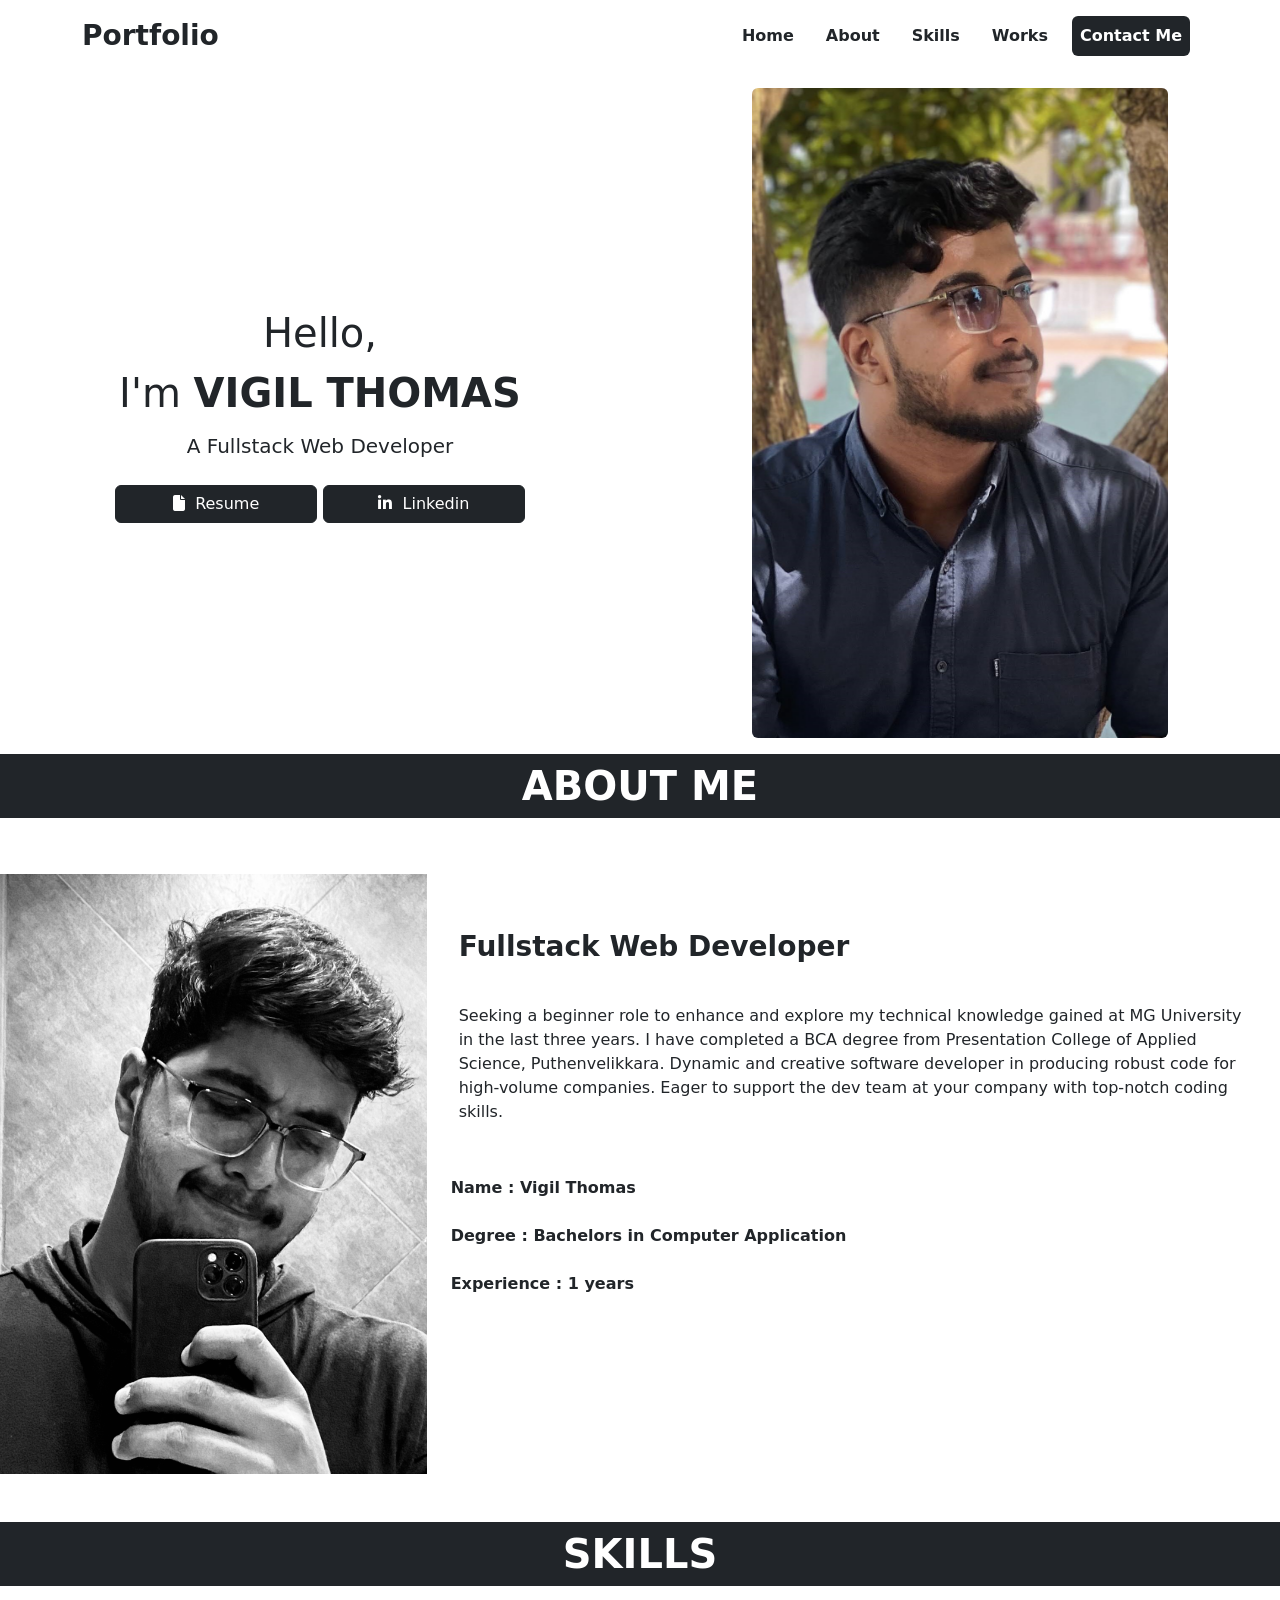
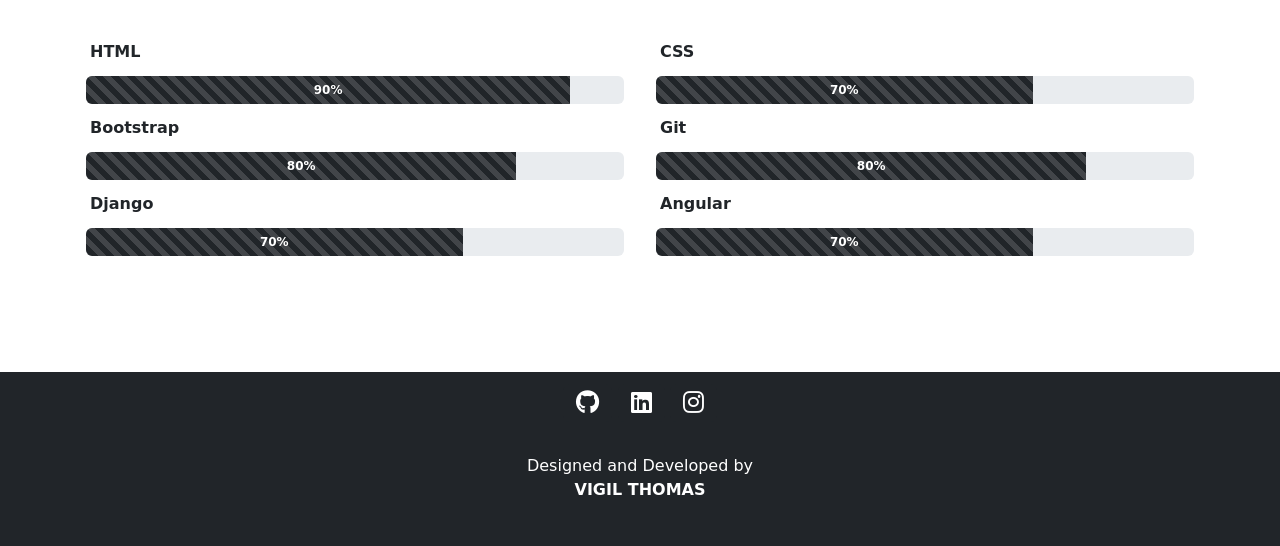
==== index.html @ ef9c6e49 "changed" ====
<!DOCTYPE html>
<html lang="en">

<head>
    <meta charset="UTF-8">
    <meta name="viewport" content="width=device-width, initial-scale=1.0">
    <link href="https://cdn.jsdelivr.net/npm/bootstrap@5.2.3/dist/css/bootstrap.min.css" rel="stylesheet"
        integrity="sha384-rbsA2VBKQhggwzxH7pPCaAqO46MgnOM80zW1RWuH61DGLwZJEdK2Kadq2F9CUG65" crossorigin="anonymous" />
    <link rel="stylesheet" href="https://cdnjs.cloudflare.com/ajax/libs/font-awesome/6.4.2/css/all.min.css"
        integrity="sha512-z3gLpd7yknf1YoNbCzqRKc4qyor8gaKU1qmn+CShxbuBusANI9QpRohGBreCFkKxLhei6S9CQXFEbbKuqLg0DA=="
        crossorigin="anonymous" referrerpolicy="no-referrer" />
    <link rel="icon" type="image/x-icon" href="./img/icon.png">
    <link rel="stylesheet" href="./style.css">
    <title>Portfolio</title>
</head>

<body class="bg-white">
    <!-- navbar section -->
    <nav class="navbar navbar-expand-lg bg-white sticky-top">
        <div class="container ">
            <a class="navbar-brand text-dark fs-3 fw-bold" href="#">Portfolio</a>
            <button class="navbar-toggler border-0 bg-white" type="button" data-bs-toggle="collapse"
                data-bs-target="#navbarNav" aria-controls="navbarNav" aria-expanded="false"
                aria-label="Toggle navigation">
                <span class="navbar-toggler-icon"></span>
            </button>
            <div class="collapse navbar-collapse" id="navbarNav">
                <ul class="navbar-nav text-center ms-auto fs-6 fw-semibold">
                    <li class="nav-item">
                        <a class="nav-link text-dark m-2" aria-current="page" href="./index.html">Home</a>
                    </li>
                    <li class="nav-item">
                        <a class="nav-link text-dark m-2" href="#about">About</a>
                    </li>
                    <li class="nav-item">
                        <a class="nav-link text-dark m-2" href="#skills">Skills</a>
                    </li>
                    <li class="nav-item">
                        <a class="nav-link text-dark m-2" href="#works">Works</a>
                    </li>
                    <li class="nav-item">
                        <a class="nav-link text-bg-dark m-2 btn " href="mailto:vigilthomas17@outlook.com">Contact Me</a>
                    </li>
                </ul>
            </div>
        </div>
    </nav>

    <!-- navbar section -->

    <!-- banner section -->

    <section class="bg-white mt-3" id="home">
        <div class="card border-0 bg-white" style="width: 100%;">
            <div class="row g-0">
                <div class="col-xs-12 col-sm-12 col-md-6 col-lg-6 d-flex align-items-center text-center">
                    <div class="card-body ">
                        <p class="card-title fs-1 mt-3">
                            <span class="text-start">Hello,<br>I'm </span>
                            <span class="fw-bolder"> VIGIL THOMAS</span>
                        </p>
                        <p class="fs-5 mt-2">A Fullstack Web Developer</p>
                        <div class="mb-3">
                            <a href="./assests/Resume-VIGIL-THOMAS.pdf" target="_blank"
                                class="btn btn-dark mt-2 col-sm-6 col-md-6 col-lg-4"><i class="fa-solid fa-file"
                                    style="color: #ffffff;"></i>&nbsp; Resume</a>
                            <a href="https://www.linkedin.com/in/vigilthomas/" target="_blank"
                                class="btn btn-dark mt-2 col-sm-6 col-md-6 col-lg-4"><i class="fa-brands fa-linkedin-in"
                                    style="color: #ffffff;"></i>&nbsp; Linkedin</a>
                        </div>
                    </div>
                </div>
                <div class="col-xs-12 col-sm-12 col-md-6 col-lg-6 d-flex justify-content-center">
                    <img src="./img/me2.jpg" class=" me-img rounded" alt="...">
                </div>
            </div>
        </div>
    </section>
    <!-- banner section -->

    <!-- About me section -->

    <div class="" id="about">
        <h1 class=" col-12 text-center text-white bg-dark fw-bolder mt-lg mt-md-3 mt-2 p-2">
            ABOUT ME
        </h1><br><br>
        <div class="card border-0 bg-white" style="width: 100%;">
            <div class="row g-0">
                <div class="col-xs-12 col-sm-12 col-md-6 col-lg-4 ">
                    <img src="./img/me3.jpg" class=" me-img2 " alt="...">
                </div>
                <div class="col-xs-12 col-sm-12 col-md-6 col-lg-8 p-3">
                    <div class="row">
                        <div class="col-lg-12 col-md-12 col-sm-12 col-12">
                            <h3 class=" mt-4 fw-bold text-dark text-start p-3">Fullstack Web Developer</h3>
                        </div>
                        <div class="col-lg-12 col-md-12 col-sm-12 col-12 ">
                            <p class="p-3">
                                Seeking a beginner role to enhance and explore my technical knowledge gained at MG
                                University in the last three years. I
                                have completed a BCA degree from Presentation College of Applied Science,
                                Puthenvelikkara.
                                Dynamic and creative software developer in producing robust code for high-volume
                                companies. Eager to support the dev
                                team at your company with top-notch coding skills.
                            </p>
                        </div>
                        <div class="col-lg-12 col-md-12 col-sm-12 p-3">
                            <p class="fw-bold p-1">Name : Vigil Thomas</p>
                            <p class="fw-bold p-1">Degree : Bachelors in Computer Application</p>
                            <p class="fw-bold p-1">Experience : 1 years</p>
                        </div>
                    </div>
                </div>

            </div>
        </div>
    </div>
    <!-- About me section -->

    <!-- Skill section -->
    <div class="" id="skills">
        <h1 class=" col-12 text-center text-white bg-dark fw-bolder mt-5 p-2">
            SKILLS
        </h1>
        <div class="container" style="width: 90%; padding-top: 3%;padding-bottom: 5%;">
            <div class="row">
                <div class="col-lg-6 col-md-12 col-sm-12">
                    <label for="" class="form-label mt-2 mx-2 fw-bold fs-6">HTML</label>
                    <div class=" progress m-1 " style="min-height: 28px" role="progressbar"
                        aria-label="Default striped example" aria-valuenow="10" aria-valuemin="0" aria-valuemax="100">
                        <div class="progress-bar progress-bar-striped progress-bar-animated bg-dark fw-bold"
                            style="width: 90%">
                            90%
                        </div>
                    </div>
                </div>
                <div class="col-lg-6 col-md-12 col-sm-12">
                    <label for="" class="form-label mt-2 mx-2 fw-bold fs-6">CSS</label>
                    <div class=" progress m-1 " style="min-height: 28px" role="progressbar" aria-label="Default striped example"
                        aria-valuenow="10" aria-valuemin="0" aria-valuemax="100">
                        <div class="progress-bar progress-bar-striped progress-bar-animated bg-dark fw-bold" style="width: 70%">
                            70%
                        </div>
                    </div>
                </div></div>
               <div class="row">
                 <div class="col-lg-6 col-md-12 col-sm-12">
                     <label for="" class="form-label mt-2 mx-2 fw-bold fs-6">Bootstrap</label>
                     <div class=" progress m-1 " style="min-height: 28px" role="progressbar" aria-label="Default striped example"
                         aria-valuenow="10" aria-valuemin="0" aria-valuemax="100">
                         <div class="progress-bar progress-bar-striped progress-bar-animated bg-dark fw-bold" style="width: 80%">
                             80%
                         </div>
                     </div>
                 </div>
                 <div class="col-lg-6 col-md-12 col-sm-12">
                     <label for="" class="form-label mt-2 mx-2 fw-bold fs-6">Git</label>
                     <div class=" progress m-1 " style="min-height: 28px" role="progressbar"
                         aria-label="Default striped example" aria-valuenow="10" aria-valuemin="0" aria-valuemax="100">
                         <div class="progress-bar progress-bar-striped progress-bar-animated bg-dark fw-bold"
                             style="width: 80%">
                             80%
                         </div>
                     </div>
                 </div>
               </div>
            
            <div class="row">
                <div class="col-lg-6 col-md-12 col-sm-12">
                    <label for="" class="form-label mt-2 mx-2 fw-bold fs-6">Django</label>
                    <div class=" progress m-1 " style="min-height: 28px" role="progressbar"
                        aria-label="Default striped example" aria-valuenow="10" aria-valuemin="0" aria-valuemax="100">
                        <div class="progress-bar progress-bar-striped progress-bar-animated bg-dark fw-bold"
                            style="width: 70%">
                            70%</div>
                    </div>
                </div>
                <div class="col-lg-6 col-md-12 col-sm-12">
                    <label for="" class="form-label mt-2 mx-2 fw-bold fs-6">Angular</label>
                    <div class=" progress m-1 " style="min-height: 28px" role="progressbar"
                        aria-label="Default striped example" aria-valuenow="10" aria-valuemin="0" aria-valuemax="100">
                        <div class="progress-bar progress-bar-striped progress-bar-animated bg-dark fw-bold"
                            style="width: 70%">
                            70%
                        </div>
                    </div>
                </div>
            </div>
        </div>
    </div>
    <!-- Skill section -->

    <!-- Gallery section -->
    <!-- <div class="" style="width: 100%;">
        <div id="carouselExampleAutoplaying " class="carousel slide" data-bs-ride="carousel">
            <div class="carousel-inner" id="works">
                <div class="carousel-item active border border-dark" data-bs-interval="3000">
                    <img src="./works/w2.png" class="d-block w-100" alt="Portfolio works..">
                </div>
                <div class="carousel-item" data-bs-interval="3000">
                    <img src="./works/w2.png" class="d-block w-100" alt="Portfolio works..">
                </div>
            </div>
            <button class="carousel-control-prev" type="button" data-bs-target="#carouselExampleAutoplaying"
                data-bs-slide="prev">
                <span class="carousel-control-prev-icon" aria-hidden="true"></span>
                <span class="visually-hidden">Previous</span>
            </button>
            <button class="carousel-control-next" type="button" data-bs-target="#carouselExampleAutoplaying"
                data-bs-slide="next">
                <span class="carousel-control-next-icon" aria-hidden="true"></span>
                <span class="visually-hidden">Next</span>
            </button>
        </div>
    </div> -->
    <!-- Gallery section -->

    
    <!-- Footer section -->
    <footer>

        <div class="">
            <div class="row bg-dark text-white text-center align-items-center mt-5 p-1">
                <div class="col-xs-12 col-sm-12 col-md-6 col-lg-12 p-2 ">
                    <a href="https://github.com/vigilthomas" class="btn btn-dark" target="_blank"><i
                            class="fa-brands fa-github fa-xl"></i></a>
                    <a href="https://www.linkedin.com/in/vigilthomas/" class="btn btn-dark" target="_blank"><i
                            class="fa-brands fa-linkedin fa-xl"></i></a>
                    <a href="https://www.instagram.com/vigil.official/" class="btn btn-dark" target="_blank"><i
                            class="fa-brands fa-instagram fa-xl"></i></a>
                </div>

                <div class="col-xs-12 col-sm-12 col-md-6 col-lg-12 p-4">
                    <p>Designed and Developed by <br><b>VIGIL THOMAS </b></p>
                </div>

            </div>
        </div>
    </footer>
    <!-- Footer section -->

    <script src="https://cdn.jsdelivr.net/npm/bootstrap@5.2.3/dist/js/bootstrap.bundle.min.js"
        integrity="sha384-kenU1KFdBIe4zVF0s0G1M5b4hcpxyD9F7jL+jjXkk+Q2h455rYXK/7HAuoJl+0I4"
        crossorigin="anonymous"></script>
</body>

</html>
---- style.css ----
html {
        scroll-behavior: smooth;
        overflow-x: hidden;
    }
@media (max-width:767px) {
    .me-img2{
        display: none;
    }
    .me-img {
        width: fit-content;
        max-height: 350px;
        object-fit: cover;
    }
    
}
    .me-img {
        width: 65%;
        height: 650px;
        object-fit: cover;
    }

    .me-img2 {
        object-fit: cover;
        width: 100%;
        height: 600px;

    }

    .gridrow {
        display: grid;
        grid-template-columns: 1fr 1fr 1fr;
        grid-gap: 10px;
    }

    .gridcol {
        background-color: rgba(255, 255, 255, 0.8);
    }

    .gridimg {
        object-fit: cover;
        width: 100%;
        height: 100%;
    }

    .gridcol1 {
        grid-column-start: 1;
        grid-column-end: 3;
    }

    .gridcol6 {
        grid-column-start: 2;
        grid-column-end: 4;
        grid-row-start: 2;
        grid-row-end: 3;
    }

    .contactform {
        width: 90%;
        margin-left: auto;
        margin-right: auto;
    }

    .contextarea {
        width: 100%;
        height: 100px;
    }

    .contactbtn {

        width: 100%;
    }
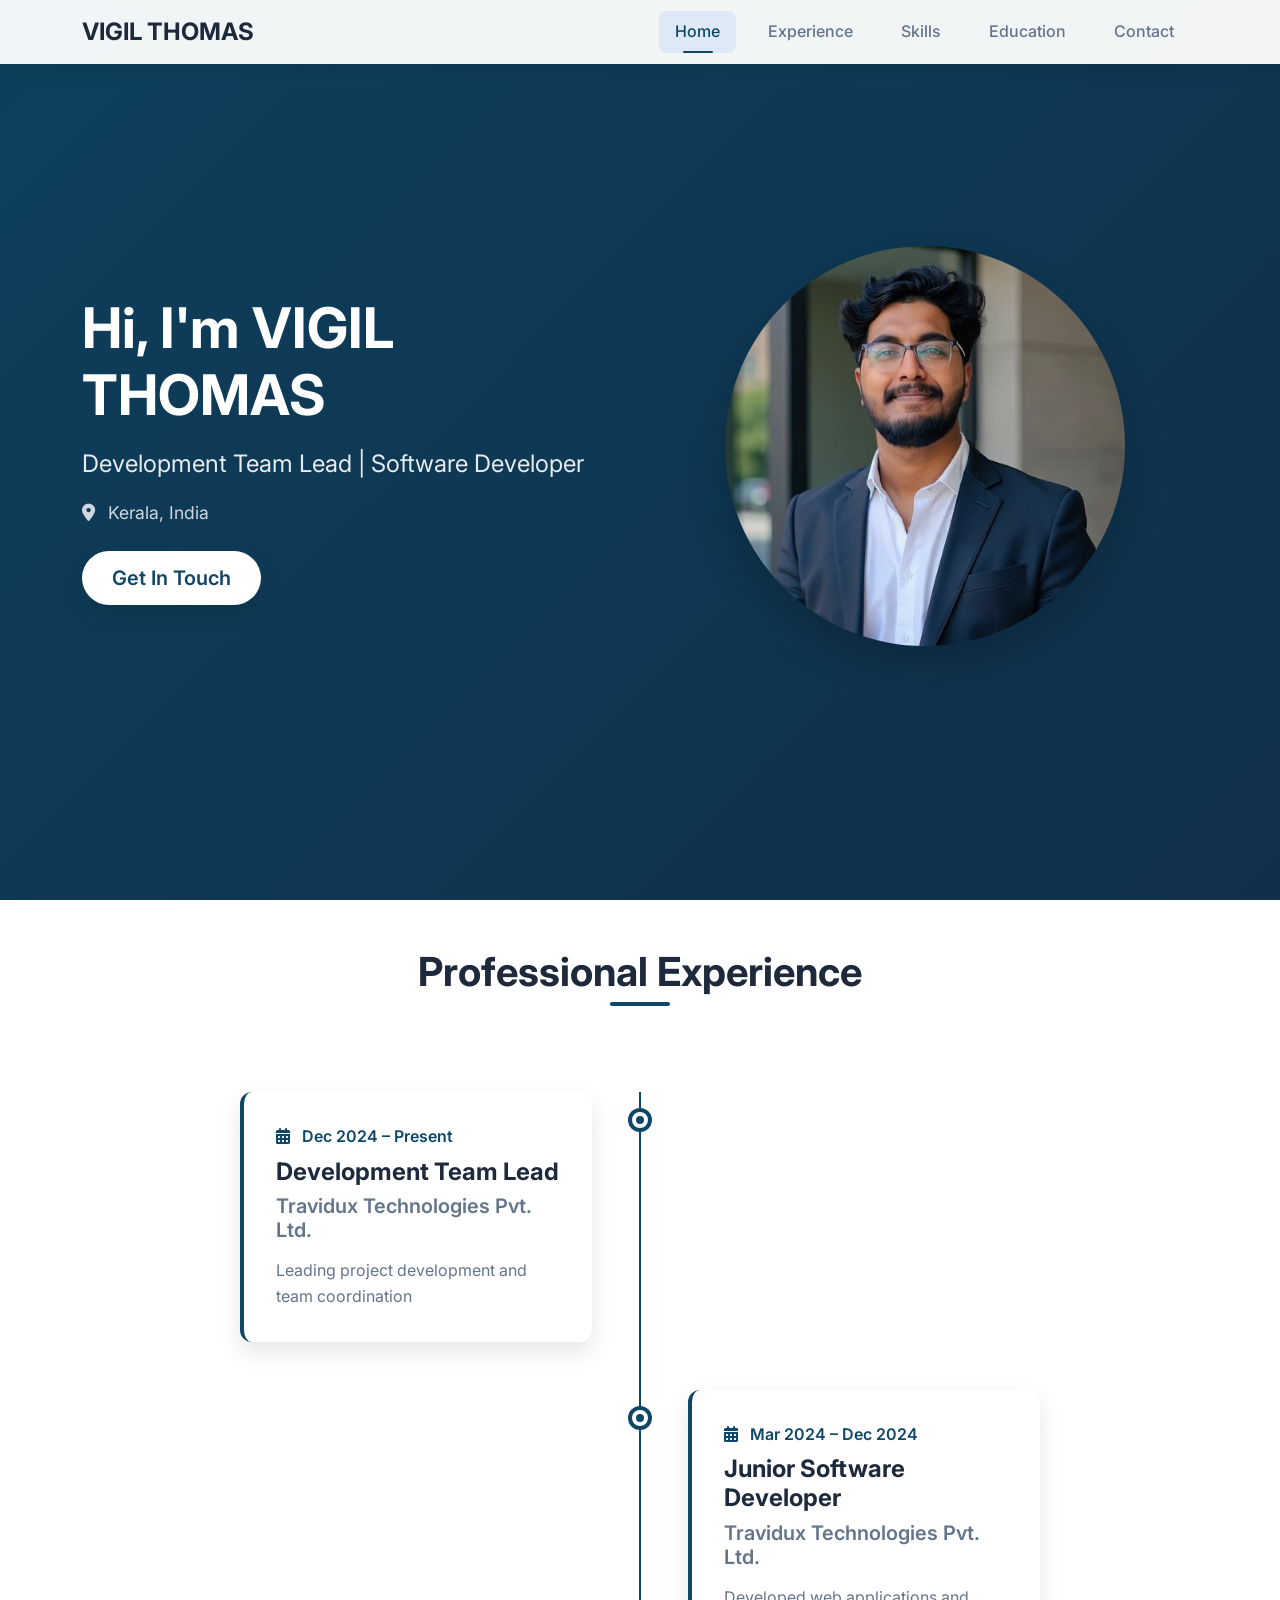
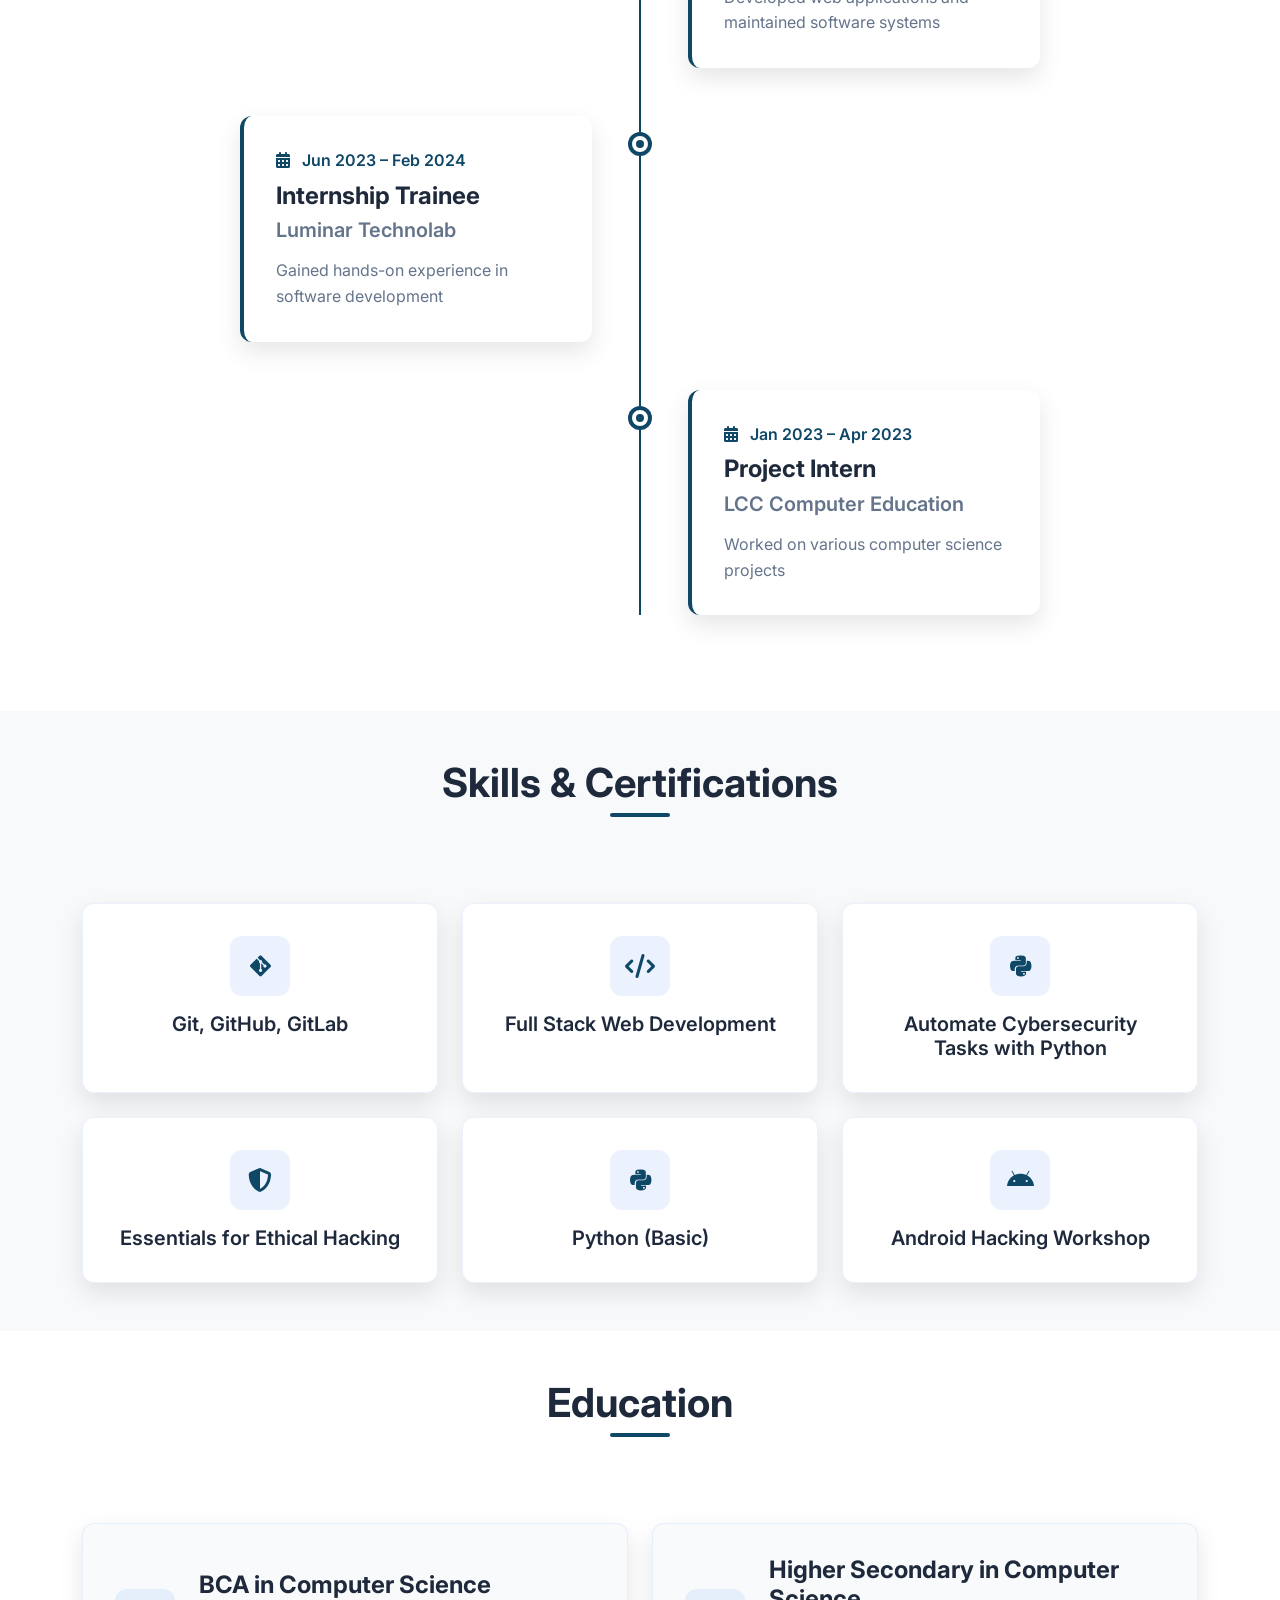
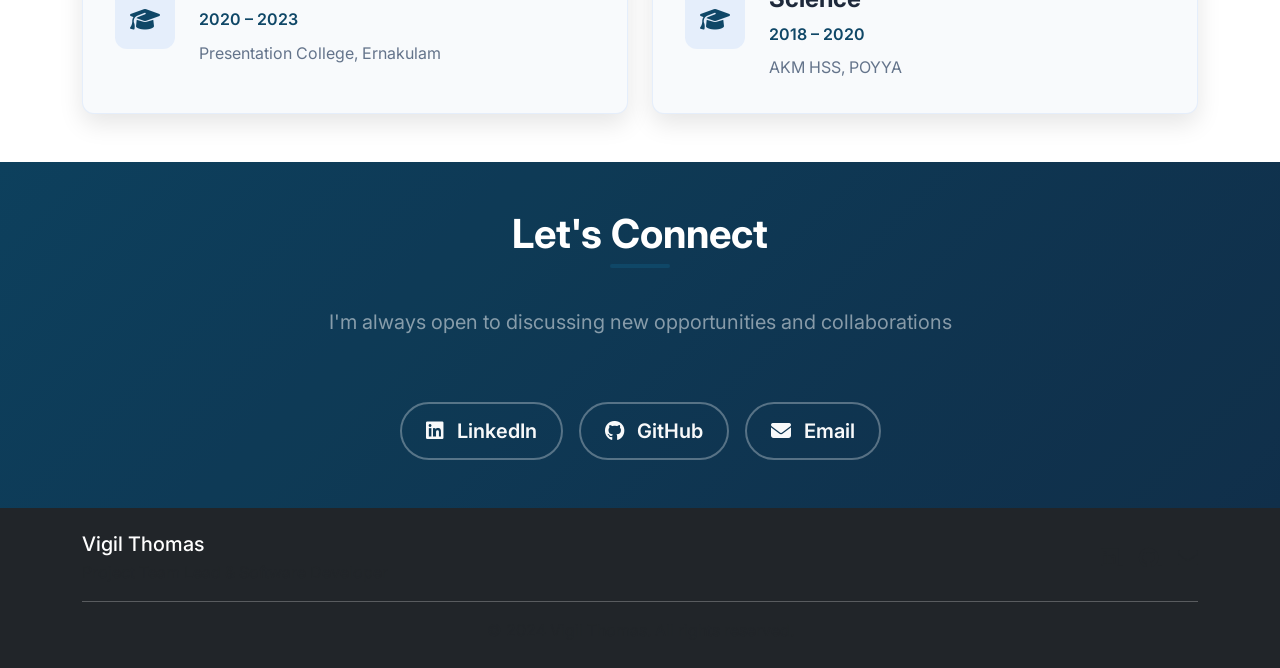
==== commit 627f3013: "Version 2" ====
--- a/index.html
+++ b/index.html
@@ -1,248 +1,309 @@
 <!DOCTYPE html>
 <html lang="en">
-
 <head>
     <meta charset="UTF-8">
     <meta name="viewport" content="width=device-width, initial-scale=1.0">
-    <link href="https://cdn.jsdelivr.net/npm/bootstrap@5.2.3/dist/css/bootstrap.min.css" rel="stylesheet"
-        integrity="sha384-rbsA2VBKQhggwzxH7pPCaAqO46MgnOM80zW1RWuH61DGLwZJEdK2Kadq2F9CUG65" crossorigin="anonymous" />
-    <link rel="stylesheet" href="https://cdnjs.cloudflare.com/ajax/libs/font-awesome/6.4.2/css/all.min.css"
-        integrity="sha512-z3gLpd7yknf1YoNbCzqRKc4qyor8gaKU1qmn+CShxbuBusANI9QpRohGBreCFkKxLhei6S9CQXFEbbKuqLg0DA=="
-        crossorigin="anonymous" referrerpolicy="no-referrer" />
-    <link rel="icon" type="image/x-icon" href="./img/icon.png">
-    <link rel="stylesheet" href="./style.css">
-    <title>Portfolio</title>
+    <title>Vigil Thomas - Portfolio</title>
+    <meta name="description" content="Vigil Thomas - Project Team Lead & Software Developer from Kerala, India. Explore my professional experience, skills, and certifications.">
+    <meta name="keywords" content="Vigil Thomas, Software Developer, Project Team Lead, Kerala, India, Full Stack Development, Python, Web Development">
+    <meta name="author" content="Vigil Thomas">
+    
+    <!-- Bootstrap CSS -->
+    <link href="https://cdn.jsdelivr.net/npm/bootstrap@5.3.0/dist/css/bootstrap.min.css" rel="stylesheet">
+    <!-- Font Awesome -->
+    <link rel="stylesheet" href="https://cdnjs.cloudflare.com/ajax/libs/font-awesome/6.4.0/css/all.min.css">
+    <!-- Google Fonts -->
+    <link href="https://fonts.googleapis.com/css2?family=Inter:wght@300;400;500;600;700&display=swap" rel="stylesheet">
+    <!-- Bootstrap JS -->
+    <script src="https://cdn.jsdelivr.net/npm/bootstrap@5.3.0/dist/js/bootstrap.bundle.min.js"></script>
+    <!-- Custom CSS -->
+    <link rel="stylesheet" href="./styles.css">
+    <!-- Custom JS -->
+    <script src="./script.js"></script>
 </head>
-
-<body class="bg-white">
-    <!-- navbar section -->
-    <nav class="navbar navbar-expand-lg bg-white sticky-top">
-        <div class="container ">
-            <a class="navbar-brand text-dark fs-3 fw-bold" href="#">Portfolio</a>
-            <button class="navbar-toggler border-0 bg-white" type="button" data-bs-toggle="collapse"
-                data-bs-target="#navbarNav" aria-controls="navbarNav" aria-expanded="false"
-                aria-label="Toggle navigation">
+<body>
+    <!-- Navigation -->
+    <nav class="navbar navbar-expand-lg navbar-light fixed-top custom-navbar">
+        <div class="container">
+            <a class="navbar-brand fw-bold" href="#home">VIGIL THOMAS</a>
+            <button class="navbar-toggler" type="button" data-bs-toggle="collapse" data-bs-target="#navbarNav">
                 <span class="navbar-toggler-icon"></span>
             </button>
             <div class="collapse navbar-collapse" id="navbarNav">
-                <ul class="navbar-nav text-center ms-auto fs-6 fw-semibold">
-                    <li class="nav-item">
-                        <a class="nav-link text-dark m-2" aria-current="page" href="./index.html">Home</a>
-                    </li>
-                    <li class="nav-item">
-                        <a class="nav-link text-dark m-2" href="#about">About</a>
-                    </li>
-                    <li class="nav-item">
-                        <a class="nav-link text-dark m-2" href="#skills">Skills</a>
-                    </li>
-                    <li class="nav-item">
-                        <a class="nav-link text-dark m-2" href="#works">Works</a>
-                    </li>
-                    <li class="nav-item">
-                        <a class="nav-link text-bg-dark m-2 btn " href="mailto:vigilthomas17@outlook.com">Contact Me</a>
+                <ul class="navbar-nav ms-auto">
+                    <li class="nav-item">
+                        <a class="nav-link active" href="#home">Home</a>
+                    </li>
+                    <li class="nav-item">
+                        <a class="nav-link" href="#experience">Experience</a>
+                    </li>
+                    <li class="nav-item">
+                        <a class="nav-link" href="#skills">Skills</a>
+                    </li>
+                    <li class="nav-item">
+                        <a class="nav-link" href="#education">Education</a>
+                    </li>
+                    <li class="nav-item">
+                        <a class="nav-link" href="#contact">Contact</a>
                     </li>
                 </ul>
             </div>
         </div>
     </nav>
 
-    <!-- navbar section -->
-
-    <!-- banner section -->
-
-    <section class="bg-white mt-3" id="home">
-        <div class="card border-0 bg-white" style="width: 100%;">
-            <div class="row g-0">
-                <div class="col-xs-12 col-sm-12 col-md-6 col-lg-6 d-flex align-items-center text-center">
-                    <div class="card-body ">
-                        <p class="card-title fs-1 mt-3">
-                            <span class="text-start">Hello,<br>I'm </span>
-                            <span class="fw-bolder"> VIGIL THOMAS</span>
-                        </p>
-                        <p class="fs-5 mt-2">A Fullstack Web Developer</p>
-                        <div class="mb-3">
-                            <a href="./assests/Resume-VIGIL-THOMAS.pdf" target="_blank"
-                                class="btn btn-dark mt-2 col-sm-6 col-md-6 col-lg-4"><i class="fa-solid fa-file"
-                                    style="color: #ffffff;"></i>&nbsp; Resume</a>
-                            <a href="https://www.linkedin.com/in/vigilthomas/" target="_blank"
-                                class="btn btn-dark mt-2 col-sm-6 col-md-6 col-lg-4"><i class="fa-brands fa-linkedin-in"
-                                    style="color: #ffffff;"></i>&nbsp; Linkedin</a>
-                        </div>
-                    </div>
-                </div>
-                <div class="col-xs-12 col-sm-12 col-md-6 col-lg-6 d-flex justify-content-center">
-                    <img src="./img/me2.jpg" class=" me-img rounded" alt="...">
-                </div>
-            </div>
-        </div>
-    </section>
-    <!-- banner section -->
-
-    <!-- About me section -->
-
-    <div class="" id="about">
-        <h1 class=" col-12 text-center text-white bg-dark fw-bolder mt-lg mt-md-3 mt-2 p-2">
-            ABOUT ME
-        </h1><br><br>
-        <div class="card border-0 bg-white" style="width: 100%;">
-            <div class="row g-0">
-                <div class="col-xs-12 col-sm-12 col-md-6 col-lg-4 ">
-                    <img src="./img/me3.jpg" class=" me-img2 " alt="...">
-                </div>
-                <div class="col-xs-12 col-sm-12 col-md-6 col-lg-8 p-3">
-                    <div class="row">
-                        <div class="col-lg-12 col-md-12 col-sm-12 col-12">
-                            <h3 class=" mt-4 fw-bold text-dark text-start p-3">Fullstack Web Developer</h3>
-                        </div>
-                        <div class="col-lg-12 col-md-12 col-sm-12 col-12 ">
-                            <p class="p-3">
-                                Seeking a beginner role to enhance and explore my technical knowledge gained at MG
-                                University in the last three years. I
-                                have completed a BCA degree from Presentation College of Applied Science,
-                                Puthenvelikkara.
-                                Dynamic and creative software developer in producing robust code for high-volume
-                                companies. Eager to support the dev
-                                team at your company with top-notch coding skills.
-                            </p>
-                        </div>
-                        <div class="col-lg-12 col-md-12 col-sm-12 p-3">
-                            <p class="fw-bold p-1">Name : Vigil Thomas</p>
-                            <p class="fw-bold p-1">Degree : Bachelors in Computer Application</p>
-                            <p class="fw-bold p-1">Experience : 1 years</p>
-                        </div>
-                    </div>
-                </div>
-
-            </div>
-        </div>
-    </div>
-    <!-- About me section -->
-
-    <!-- Skill section -->
-    <div class="" id="skills">
-        <h1 class=" col-12 text-center text-white bg-dark fw-bolder mt-5 p-2">
-            SKILLS
-        </h1>
-        <div class="container" style="width: 90%; padding-top: 3%;padding-bottom: 5%;">
-            <div class="row">
-                <div class="col-lg-6 col-md-12 col-sm-12">
-                    <label for="" class="form-label mt-2 mx-2 fw-bold fs-6">HTML</label>
-                    <div class=" progress m-1 " style="min-height: 28px" role="progressbar"
-                        aria-label="Default striped example" aria-valuenow="10" aria-valuemin="0" aria-valuemax="100">
-                        <div class="progress-bar progress-bar-striped progress-bar-animated bg-dark fw-bold"
-                            style="width: 90%">
-                            90%
-                        </div>
-                    </div>
-                </div>
-                <div class="col-lg-6 col-md-12 col-sm-12">
-                    <label for="" class="form-label mt-2 mx-2 fw-bold fs-6">CSS</label>
-                    <div class=" progress m-1 " style="min-height: 28px" role="progressbar" aria-label="Default striped example"
-                        aria-valuenow="10" aria-valuemin="0" aria-valuemax="100">
-                        <div class="progress-bar progress-bar-striped progress-bar-animated bg-dark fw-bold" style="width: 70%">
-                            70%
-                        </div>
-                    </div>
-                </div></div>
-               <div class="row">
-                 <div class="col-lg-6 col-md-12 col-sm-12">
-                     <label for="" class="form-label mt-2 mx-2 fw-bold fs-6">Bootstrap</label>
-                     <div class=" progress m-1 " style="min-height: 28px" role="progressbar" aria-label="Default striped example"
-                         aria-valuenow="10" aria-valuemin="0" aria-valuemax="100">
-                         <div class="progress-bar progress-bar-striped progress-bar-animated bg-dark fw-bold" style="width: 80%">
-                             80%
-                         </div>
-                     </div>
-                 </div>
-                 <div class="col-lg-6 col-md-12 col-sm-12">
-                     <label for="" class="form-label mt-2 mx-2 fw-bold fs-6">Git</label>
-                     <div class=" progress m-1 " style="min-height: 28px" role="progressbar"
-                         aria-label="Default striped example" aria-valuenow="10" aria-valuemin="0" aria-valuemax="100">
-                         <div class="progress-bar progress-bar-striped progress-bar-animated bg-dark fw-bold"
-                             style="width: 80%">
-                             80%
-                         </div>
-                     </div>
-                 </div>
-               </div>
-            
-            <div class="row">
-                <div class="col-lg-6 col-md-12 col-sm-12">
-                    <label for="" class="form-label mt-2 mx-2 fw-bold fs-6">Django</label>
-                    <div class=" progress m-1 " style="min-height: 28px" role="progressbar"
-                        aria-label="Default striped example" aria-valuenow="10" aria-valuemin="0" aria-valuemax="100">
-                        <div class="progress-bar progress-bar-striped progress-bar-animated bg-dark fw-bold"
-                            style="width: 70%">
-                            70%</div>
-                    </div>
-                </div>
-                <div class="col-lg-6 col-md-12 col-sm-12">
-                    <label for="" class="form-label mt-2 mx-2 fw-bold fs-6">Angular</label>
-                    <div class=" progress m-1 " style="min-height: 28px" role="progressbar"
-                        aria-label="Default striped example" aria-valuenow="10" aria-valuemin="0" aria-valuemax="100">
-                        <div class="progress-bar progress-bar-striped progress-bar-animated bg-dark fw-bold"
-                            style="width: 70%">
-                            70%
-                        </div>
-                    </div>
-                </div>
-            </div>
-        </div>
-    </div>
-    <!-- Skill section -->
-
-    <!-- Gallery section -->
-    <!-- <div class="" style="width: 100%;">
-        <div id="carouselExampleAutoplaying " class="carousel slide" data-bs-ride="carousel">
-            <div class="carousel-inner" id="works">
-                <div class="carousel-item active border border-dark" data-bs-interval="3000">
-                    <img src="./works/w2.png" class="d-block w-100" alt="Portfolio works..">
-                </div>
-                <div class="carousel-item" data-bs-interval="3000">
-                    <img src="./works/w2.png" class="d-block w-100" alt="Portfolio works..">
-                </div>
-            </div>
-            <button class="carousel-control-prev" type="button" data-bs-target="#carouselExampleAutoplaying"
-                data-bs-slide="prev">
-                <span class="carousel-control-prev-icon" aria-hidden="true"></span>
-                <span class="visually-hidden">Previous</span>
-            </button>
-            <button class="carousel-control-next" type="button" data-bs-target="#carouselExampleAutoplaying"
-                data-bs-slide="next">
-                <span class="carousel-control-next-icon" aria-hidden="true"></span>
-                <span class="visually-hidden">Next</span>
-            </button>
-        </div>
-    </div> -->
-    <!-- Gallery section -->
-
-    
-    <!-- Footer section -->
-    <footer>
-
-        <div class="">
-            <div class="row bg-dark text-white text-center align-items-center mt-5 p-1">
-                <div class="col-xs-12 col-sm-12 col-md-6 col-lg-12 p-2 ">
-                    <a href="https://github.com/vigilthomas" class="btn btn-dark" target="_blank"><i
-                            class="fa-brands fa-github fa-xl"></i></a>
-                    <a href="https://www.linkedin.com/in/vigilthomas/" class="btn btn-dark" target="_blank"><i
-                            class="fa-brands fa-linkedin fa-xl"></i></a>
-                    <a href="https://www.instagram.com/vigil.official/" class="btn btn-dark" target="_blank"><i
-                            class="fa-brands fa-instagram fa-xl"></i></a>
-                </div>
-
-                <div class="col-xs-12 col-sm-12 col-md-6 col-lg-12 p-4">
-                    <p>Designed and Developed by <br><b>VIGIL THOMAS </b></p>
-                </div>
-
+    <!-- Hero Section -->
+    <section id="home" class="hero-section d-flex align-items-center">
+        <div class="container">
+            <div class="row align-items-center">
+                <div class="col-lg-6 order-2 order-lg-1">
+                    <div class="hero-content fade-in text-start">
+                        <h1 class="hero-title mb-3">
+                            Hi, I'm <span class="fw-bold">VIGIL THOMAS</span>
+                        </h1>
+                        <p class="hero-subtitle mb-3">Development Team Lead | Software Developer</p>
+                        <div class="location mb-4">
+                            <i class="fas fa-map-marker-alt me-2"></i>
+                            Kerala, India
+                        </div>
+                        <a href="#contact" class="btn btn-primary btn-lg custom-btn">
+                            Get In Touch
+                        </a>
+                    </div>
+                </div>
+                <div class="col-lg-6 order-1 order-lg-2 text-center mb-4 mb-lg-0">
+                    <div class="profile-image-container">
+                        <img src="./assests/img/photo.png" class="profile-image" alt="" class="profilr-image">
+                    </div>
+                </div>
+            </div>
+        </div>
+    </section>
+
+    <!-- Experience Section -->
+    <section id="experience" class="py-5 bg-white">
+        <div class="container">
+            <div class="row">
+                <div class="col-12 text-center mb-5">
+                    <h2 class="section-title">Professional Experience</h2>
+                </div>
+            </div>
+            <div class="row">
+                <div class="col-12">
+                    <div class="timeline">
+                        <div class="timeline-item">
+                            <div class="timeline-marker"></div>
+                            <div class="timeline-content">
+                                <div class="timeline-date">
+                                    <i class="fas fa-calendar-alt me-2"></i>
+                                    Dec 2024 – Present
+                                </div>
+                                <h4>Development Team Lead</h4>
+                                <h5>Travidux Technologies Pvt. Ltd.</h5>
+                                <p>Leading project development and team coordination</p>
+                            </div>
+                        </div>
+                        
+                        <div class="timeline-item">
+                            <div class="timeline-marker"></div>
+                            <div class="timeline-content">
+                                <div class="timeline-date">
+                                    <i class="fas fa-calendar-alt me-2"></i>
+                                    Mar 2024 – Dec 2024
+                                </div>
+                                <h4>Junior Software Developer</h4>
+                                <h5>Travidux Technologies Pvt. Ltd.</h5>
+                                <p>Developed web applications and maintained software systems</p>
+                            </div>
+                        </div>
+                        
+                        <div class="timeline-item">
+                            <div class="timeline-marker"></div>
+                            <div class="timeline-content">
+                                <div class="timeline-date">
+                                    <i class="fas fa-calendar-alt me-2"></i>
+                                    Jun 2023 – Feb 2024
+                                </div>
+                                <h4>Internship Trainee</h4>
+                                <h5>Luminar Technolab</h5>
+                                <p>Gained hands-on experience in software development</p>
+                            </div>
+                        </div>
+                        
+                        <div class="timeline-item">
+                            <div class="timeline-marker"></div>
+                            <div class="timeline-content">
+                                <div class="timeline-date">
+                                    <i class="fas fa-calendar-alt me-2"></i>
+                                    Jan 2023 – Apr 2023
+                                </div>
+                                <h4>Project Intern</h4>
+                                <h5>LCC Computer Education</h5>
+                                <p>Worked on various computer science projects</p>
+                            </div>
+                        </div>
+                    </div>
+                </div>
+            </div>
+        </div>
+    </section>
+
+    <!-- Skills Section -->
+    <section id="skills" class="py-5 bg-light">
+        <div class="container">
+            <div class="row">
+                <div class="col-12 text-center mb-5">
+                    <h2 class="section-title">Skills & Certifications</h2>
+                </div>
+            </div>
+            <div class="row g-4">
+                <div class="col-md-6 col-lg-4">
+                    <div class="skill-card h-100">
+                        <div class="skill-icon">
+                            <i class="fab fa-git-alt"></i>
+                        </div>
+                        <h5>Git, GitHub, GitLab</h5>
+                    </div>
+                </div>
+                <div class="col-md-6 col-lg-4">
+                    <div class="skill-card h-100">
+                        <div class="skill-icon">
+                            <i class="fas fa-code"></i>
+                        </div>
+                        <h5>Full Stack Web Development</h5>
+                    </div>
+                </div>
+                <div class="col-md-6 col-lg-4">
+                    <div class="skill-card h-100">
+                        <div class="skill-icon">
+                            <i class="fab fa-python"></i>
+                        </div>
+                        <h5>Automate Cybersecurity Tasks with Python</h5>
+                    </div>
+                </div>
+                <div class="col-md-6 col-lg-4">
+                    <div class="skill-card h-100">
+                        <div class="skill-icon">
+                            <i class="fas fa-shield-alt"></i>
+                        </div>
+                        <h5>Essentials for Ethical Hacking</h5>
+                    </div>
+                </div>
+                <div class="col-md-6 col-lg-4">
+                    <div class="skill-card h-100">
+                        <div class="skill-icon">
+                            <i class="fab fa-python"></i>
+                        </div>
+                        <h5>Python (Basic)</h5>
+                    </div>
+                </div>
+                <div class="col-md-6 col-lg-4">
+                    <div class="skill-card h-100">
+                        <div class="skill-icon">
+                            <i class="fab fa-android"></i>
+                        </div>
+                        <h5>Android Hacking Workshop</h5>
+                    </div>
+                </div>
+            </div>
+        </div>
+    </section>
+
+    <!-- Education Section -->
+    <section id="education" class="py-5 bg-white">
+        <div class="container">
+            <div class="row">
+                <div class="col-12 text-center mb-5">
+                    <h2 class="section-title">Education</h2>
+                </div>
+            </div>
+            <div class="row g-4">
+                <div class="col-md-6">
+                    <div class="education-card h-100">
+                        <div class="education-icon">
+                            <i class="fas fa-graduation-cap"></i>
+                        </div>
+                        <div class="education-content">
+                            <h4>BCA in Computer Science</h4>
+                            <p class="education-period">2020 – 2023</p>
+                            <p class="education-institution">Presentation College, Ernakulam</p>
+                        </div>
+                    </div>
+                </div>
+                <div class="col-md-6">
+                    <div class="education-card h-100">
+                        <div class="education-icon">
+                            <i class="fas fa-graduation-cap"></i>
+                        </div>
+                        <div class="education-content">
+                            <h4>Higher Secondary in Computer Science</h4>
+                            <p class="education-period">2018 – 2020</p>
+                            <p class="education-institution">AKM HSS, POYYA</p>
+                        </div>
+                    </div>
+                </div>
+            </div>
+        </div>
+    </section>
+
+    <!-- Contact Section -->
+    <section id="contact" class="py-5 contact-section">
+        <div class="container">
+            <div class="row">
+                <div class="col-12 text-center mb-5">
+                    <h2 class="section-title text-white">Let's Connect</h2>
+                    <p class="text-white-50 fs-5">I'm always open to discussing new opportunities and collaborations</p>
+                </div>
+            </div>
+            <div class="row justify-content-center">
+                <div class="col-auto">
+                    <div class="d-flex flex-wrap justify-content-center gap-3">
+                        <a href="https://linkedin.com/in/vigilthomas" target="_blank" class="btn btn-outline-light btn-lg social-btn">
+                            <i class="fab fa-linkedin me-2"></i>
+                            LinkedIn
+                        </a>
+                        <a href="https://github.com" target="_blank" class="btn btn-outline-light btn-lg social-btn">
+                            <i class="fab fa-github me-2"></i>
+                            GitHub
+                        </a>
+                        <a href="mailto:vigilthomas17@outlook.com" class="btn btn-outline-light btn-lg social-btn">
+                            <i class="fas fa-envelope me-2"></i>
+                            Email
+                        </a>
+                    </div>
+                </div>
+            </div>
+        </div>
+    </section>
+
+    <!-- Footer -->
+    <footer class="bg-dark text-white py-4">
+        <div class="container">
+            <div class="row align-items-center">
+                <div class="col-md-6 text-center text-md-start mb-3 mb-md-0">
+                    <h5 class="mb-1">Vigil Thomas</h5>
+                    <p class="text-muted mb-0">Project Team Lead & Software Developer</p>
+                </div>
+                <div class="col-md-6 text-center text-md-end">
+                    <div class="social-links">
+                        <a href="https://linkedin.com/in/vigilthomas" target="_blank" class="text-muted me-3">
+                            <i class="fab fa-linkedin fa-lg"></i>
+                        </a>
+                        <a href="https://github.com" target="_blank" class="text-muted me-3">
+                            <i class="fab fa-github fa-lg"></i>
+                        </a>
+                        <a href="mailto:vigilthomas17@outlook.com" class="text-muted">
+                            <i class="fas fa-envelope fa-lg"></i>
+                        </a>
+                    </div>
+                </div>
+            </div>
+            <hr class="my-3">
+            <div class="row">
+                <div class="col-12 text-center">
+                    <p class="text-muted mb-0">&copy; 2024 Vigil Thomas. All rights reserved.</p>
+                </div>
             </div>
         </div>
     </footer>
-    <!-- Footer section -->
-
-    <script src="https://cdn.jsdelivr.net/npm/bootstrap@5.2.3/dist/js/bootstrap.bundle.min.js"
-        integrity="sha384-kenU1KFdBIe4zVF0s0G1M5b4hcpxyD9F7jL+jjXkk+Q2h455rYXK/7HAuoJl+0I4"
-        crossorigin="anonymous"></script>
 </body>
-
 </html>
--- a/styles.css
+++ b/styles.css
@@ -0,0 +1,536 @@
+/* Custom CSS Variables */
+:root {
+    --primary-color: #0f4767;
+    --primary-dark: #123452;
+    --secondary-color: #64748b;
+    --dark-color: #1e293b;
+    --light-color: #f8fafc;
+    --gradient-bg: linear-gradient(135deg, #0f4767 0%, #123452 100%);
+    --shadow: 0 10px 25px rgba(0, 0, 0, 0.1);
+    --shadow-hover: 0 15px 35px rgba(0, 0, 0, 0.15);
+}
+
+/* Global Styles */
+* {
+    margin: 0;
+    padding: 0;
+    box-sizing: border-box;
+}
+
+body {
+    font-family: 'Inter', sans-serif;
+    line-height: 1.6;
+    color: var(--dark-color);
+    scroll-behavior: smooth;
+}
+
+/* Custom Scrollbar */
+::-webkit-scrollbar {
+    width: 8px;
+}
+
+::-webkit-scrollbar-track {
+    background: #f1f5f9;
+}
+
+::-webkit-scrollbar-thumb {
+    background: var(--primary-color);
+    border-radius: 4px;
+}
+
+::-webkit-scrollbar-thumb:hover {
+    background: var(--primary-dark);
+}
+
+/* Navigation */
+.custom-navbar {
+    background: rgba(255, 255, 255, 0.95) !important;
+    backdrop-filter: blur(10px);
+    box-shadow: 0 2px 20px rgba(0, 0, 0, 0.1);
+    transition: all 0.3s ease;
+}
+
+.navbar-brand {
+    font-size: 1.5rem;
+    color: var(--dark-color) !important;
+    font-weight: 700;
+}
+
+.nav-link {
+    font-weight: 500;
+    color: var(--secondary-color) !important;
+    margin: 0 0.5rem;
+    padding: 0.5rem 1rem !important;
+    border-radius: 8px;
+    transition: all 0.3s ease;
+    position: relative;
+}
+
+.nav-link:hover,
+.nav-link.active {
+    color: var(--primary-color) !important;
+    background-color: rgba(59, 130, 246, 0.1);
+}
+
+.nav-link.active::after {
+    content: '';
+    position: absolute;
+    bottom: 0;
+    left: 50%;
+    transform: translateX(-50%);
+    width: 30px;
+    height: 2px;
+    background: var(--primary-color);
+    border-radius: 2px;
+}
+
+/* Hero Section */
+.hero-section {
+    min-height: 100vh;
+    background: var(--gradient-bg);
+    position: relative;
+    overflow: hidden;
+}
+
+.hero-section::before {
+    content: '';
+    position: absolute;
+    top: 0;
+    left: 0;
+    right: 0;
+    bottom: 0;
+    background: rgba(0, 0, 0, 0.1);
+}
+
+.hero-content {
+    position: relative;
+    z-index: 2;
+}
+
+.profile-image-container {
+    position: relative;
+    display: inline-block;
+    animation: float 3s ease-in-out infinite;
+}
+
+@keyframes float {
+    0%, 100% {
+        transform: translateY(0px);
+    }
+    50% {
+        transform: translateY(-10px);
+    }
+}
+
+.profile-image {
+    width: 400px;
+    height: 400px;
+    border-radius: 50%;
+    /* background: linear-gradient(135deg, #667eea 0%, #764ba2 100%); */
+    display: flex;
+    align-items: center;
+    justify-content: center;
+    margin: 0 auto;
+    box-shadow: 0 20px 40px rgba(0, 0, 0, 0.2);
+    /* border: 4px solid rgba(8, 49, 91, 0.3); */
+    transition: transform 0.3s ease;
+}
+
+.profile-image:hover {
+    transform: scale(1.05);
+}
+
+.profile-image i {
+    font-size: 4rem;
+    color: white;
+}
+
+.hero-title {
+    font-size: 3.5rem;
+    font-weight: 700;
+    color: white;
+    margin-bottom: 1rem;
+}
+
+.hero-subtitle {
+    font-size: 1.5rem;
+    color: rgba(255, 255, 255, 0.9);
+    font-weight: 400;
+}
+
+.location {
+    color: rgba(255, 255, 255, 0.8);
+    font-size: 1.1rem;
+}
+
+.custom-btn {
+    padding: 12px 30px;
+    font-weight: 600;
+    border-radius: 50px;
+    border: none;
+    background: white;
+    color: var(--primary-color);
+    box-shadow: var(--shadow);
+    transition: all 0.3s ease;
+    text-decoration: none;
+    display: inline-block;
+}
+
+.custom-btn:hover {
+    transform: translateY(-2px);
+    box-shadow: var(--shadow-hover);
+    color: var(--primary-color);
+}
+
+/* Section Titles */
+.section-title {
+    font-size: 2.5rem;
+    font-weight: 700;
+    color: var(--dark-color);
+    margin-bottom: 3rem;
+    position: relative;
+}
+
+.section-title::after {
+    content: '';
+    position: absolute;
+    bottom: -10px;
+    left: 50%;
+    transform: translateX(-50%);
+    width: 60px;
+    height: 4px;
+    background: var(--primary-color);
+    border-radius: 2px;
+}
+
+/* Timeline */
+.timeline {
+    position: relative;
+    max-width: 800px;
+    margin: 0 auto;
+}
+
+.timeline::before {
+    content: '';
+    position: absolute;
+    left: 50%;
+    top: 0;
+    bottom: 0;
+    width: 2px;
+    background: var(--primary-color);
+    transform: translateX(-50%);
+}
+
+.timeline-item {
+    position: relative;
+    margin-bottom: 3rem;
+    width: 50%;
+}
+
+.timeline-item:nth-child(odd) {
+    left: 0;
+    padding-right: 3rem;
+}
+
+.timeline-item:nth-child(even) {
+    left: 50%;
+    padding-left: 3rem;
+}
+
+.timeline-marker {
+    position: absolute;
+    top: 20px;
+    width: 16px;
+    height: 16px;
+    background: var(--primary-color);
+    border-radius: 50%;
+    border: 4px solid white;
+    box-shadow: 0 0 0 4px var(--primary-color);
+}
+
+.timeline-item:nth-child(odd) .timeline-marker {
+    right: -8px;
+}
+
+.timeline-item:nth-child(even) .timeline-marker {
+    left: -8px;
+}
+
+.timeline-content {
+    background: white;
+    padding: 2rem;
+    border-radius: 12px;
+    box-shadow: var(--shadow);
+    border-left: 4px solid var(--primary-color);
+    transition: all 0.3s ease;
+}
+
+.timeline-content:hover {
+    transform: translateY(-5px);
+    box-shadow: var(--shadow-hover);
+}
+
+.timeline-date {
+    color: var(--primary-color);
+    font-weight: 600;
+    margin-bottom: 0.5rem;
+}
+
+.timeline-content h4 {
+    color: var(--dark-color);
+    font-weight: 700;
+    margin-bottom: 0.5rem;
+}
+
+.timeline-content h5 {
+    color: var(--secondary-color);
+    font-weight: 600;
+    margin-bottom: 1rem;
+}
+
+.timeline-content p {
+    color: var(--secondary-color);
+    margin-bottom: 0;
+}
+
+/* Skills Cards */
+.skill-card {
+    background: white;
+    padding: 2rem;
+    border-radius: 12px;
+    box-shadow: var(--shadow);
+    text-align: center;
+    transition: all 0.3s ease;
+    border: 1px solid rgba(59, 130, 246, 0.1);
+}
+
+.skill-card:hover {
+    transform: translateY(-5px);
+    box-shadow: var(--shadow-hover);
+    border-color: var(--primary-color);
+}
+
+.skill-icon {
+    width: 60px;
+    height: 60px;
+    background: rgba(59, 130, 246, 0.1);
+    border-radius: 12px;
+    display: flex;
+    align-items: center;
+    justify-content: center;
+    margin: 0 auto 1rem;
+    transition: all 0.3s ease;
+}
+
+.skill-card:hover .skill-icon {
+    background: var(--primary-color);
+    color: white;
+}
+
+.skill-icon i {
+    font-size: 1.5rem;
+    color: var(--primary-color);
+    transition: color 0.3s ease;
+}
+
+.skill-card:hover .skill-icon i {
+    color: white;
+}
+
+.skill-card h5 {
+    color: var(--dark-color);
+    font-weight: 600;
+    margin-bottom: 0;
+}
+
+/* Education Cards */
+.education-card {
+    background: var(--light-color);
+    padding: 2rem;
+    border-radius: 12px;
+    box-shadow: var(--shadow);
+    transition: all 0.3s ease;
+    border: 1px solid rgba(59, 130, 246, 0.1);
+    display: flex;
+    align-items: center;
+}
+
+.education-card:hover {
+    transform: translateY(-5px);
+    box-shadow: var(--shadow-hover);
+    border-color: var(--primary-color);
+}
+
+.education-icon {
+    width: 60px;
+    height: 60px;
+    background: rgba(59, 130, 246, 0.1);
+    border-radius: 12px;
+    display: flex;
+    align-items: center;
+    justify-content: center;
+    margin-right: 1.5rem;
+    flex-shrink: 0;
+}
+
+.education-icon i {
+    font-size: 1.5rem;
+    color: var(--primary-color);
+}
+
+.education-content h4 {
+    color: var(--dark-color);
+    font-weight: 700;
+    margin-bottom: 0.5rem;
+}
+
+.education-period {
+    color: var(--primary-color);
+    font-weight: 600;
+    margin-bottom: 0.5rem;
+}
+
+.education-institution {
+    color: var(--secondary-color);
+    margin-bottom: 0;
+}
+
+/* Contact Section */
+.contact-section {
+    background: var(--gradient-bg);
+    position: relative;
+}
+
+.contact-section::before {
+    content: '';
+    position: absolute;
+    top: 0;
+    left: 0;
+    right: 0;
+    bottom: 0;
+    background: rgba(0, 0, 0, 0.1);
+}
+
+.contact-section .container {
+    position: relative;
+    z-index: 2;
+}
+
+.social-btn {
+    padding: 12px 24px;
+    font-weight: 600;
+    border-radius: 50px;
+    border: 2px solid rgba(255, 255, 255, 0.3);
+    transition: all 0.3s ease;
+    text-decoration: none;
+}
+
+.social-btn:hover {
+    background: white;
+    color: var(--primary-color) !important;
+    border-color: white;
+    transform: translateY(-2px);
+}
+
+/* Footer */
+footer {
+    background: var(--dark-color) !important;
+}
+
+.social-links a {
+    transition: all 0.3s ease;
+}
+
+.social-links a:hover {
+    color: var(--primary-color) !important;
+    transform: translateY(-2px);
+}
+
+/* Animations */
+.fade-in {
+    animation: fadeIn 1s ease-out;
+}
+
+@keyframes fadeIn {
+    from {
+        opacity: 0;
+        transform: translateY(30px);
+    }
+    to {
+        opacity: 1;
+        transform: translateY(0);
+    }
+}
+
+/* Responsive Design */
+@media (max-width: 768px) {
+    .hero-section .row {
+        text-align: center;
+    }
+    
+    .hero-content {
+        text-align: center !important;
+    }
+    
+    .hero-title {
+        font-size: 2.5rem;
+    }
+    
+    .hero-subtitle {
+        font-size: 1.2rem;
+    }
+    
+    .profile-image {
+        width: 150px;
+        height: 150px;
+    }
+    
+    .profile-image i {
+        font-size: 3rem;
+    }
+    
+    .section-title {
+        font-size: 2rem;
+    }
+    
+    .timeline::before {
+        left: 20px;
+    }
+    
+    .timeline-item {
+        width: 100%;
+        left: 0 !important;
+        padding-left: 3rem !important;
+        padding-right: 0 !important;
+    }
+    
+    .timeline-marker {
+        left: 12px !important;
+        right: auto !important;
+    }
+    
+    .education-card {
+        flex-direction: column;
+        text-align: center;
+    }
+    
+    .education-icon {
+        margin-right: 0;
+        margin-bottom: 1rem;
+    }
+}
+
+@media (max-width: 576px) {
+    .hero-title {
+        font-size: 2rem;
+    }
+    
+    .timeline-content {
+        padding: 1.5rem;
+    }
+    
+    .skill-card,
+    .education-card {
+        padding: 1.5rem;
+    }
+}
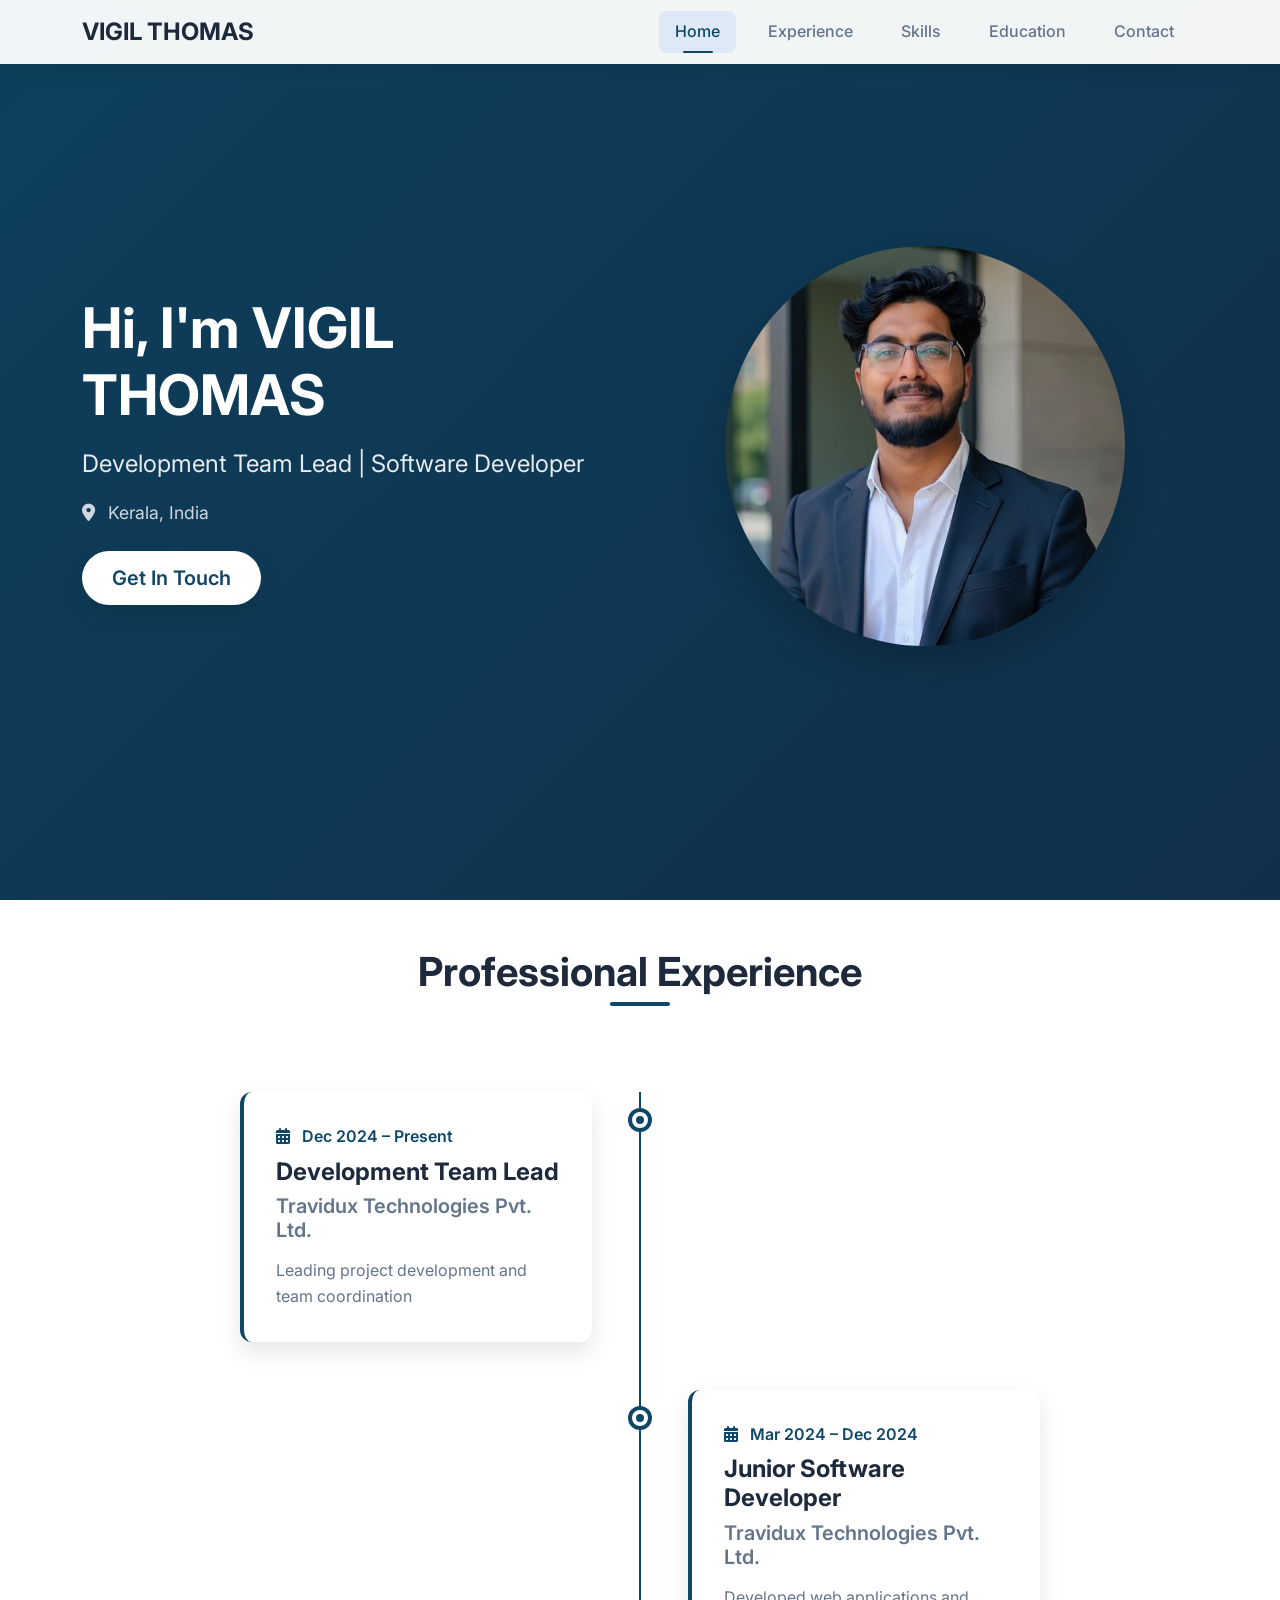
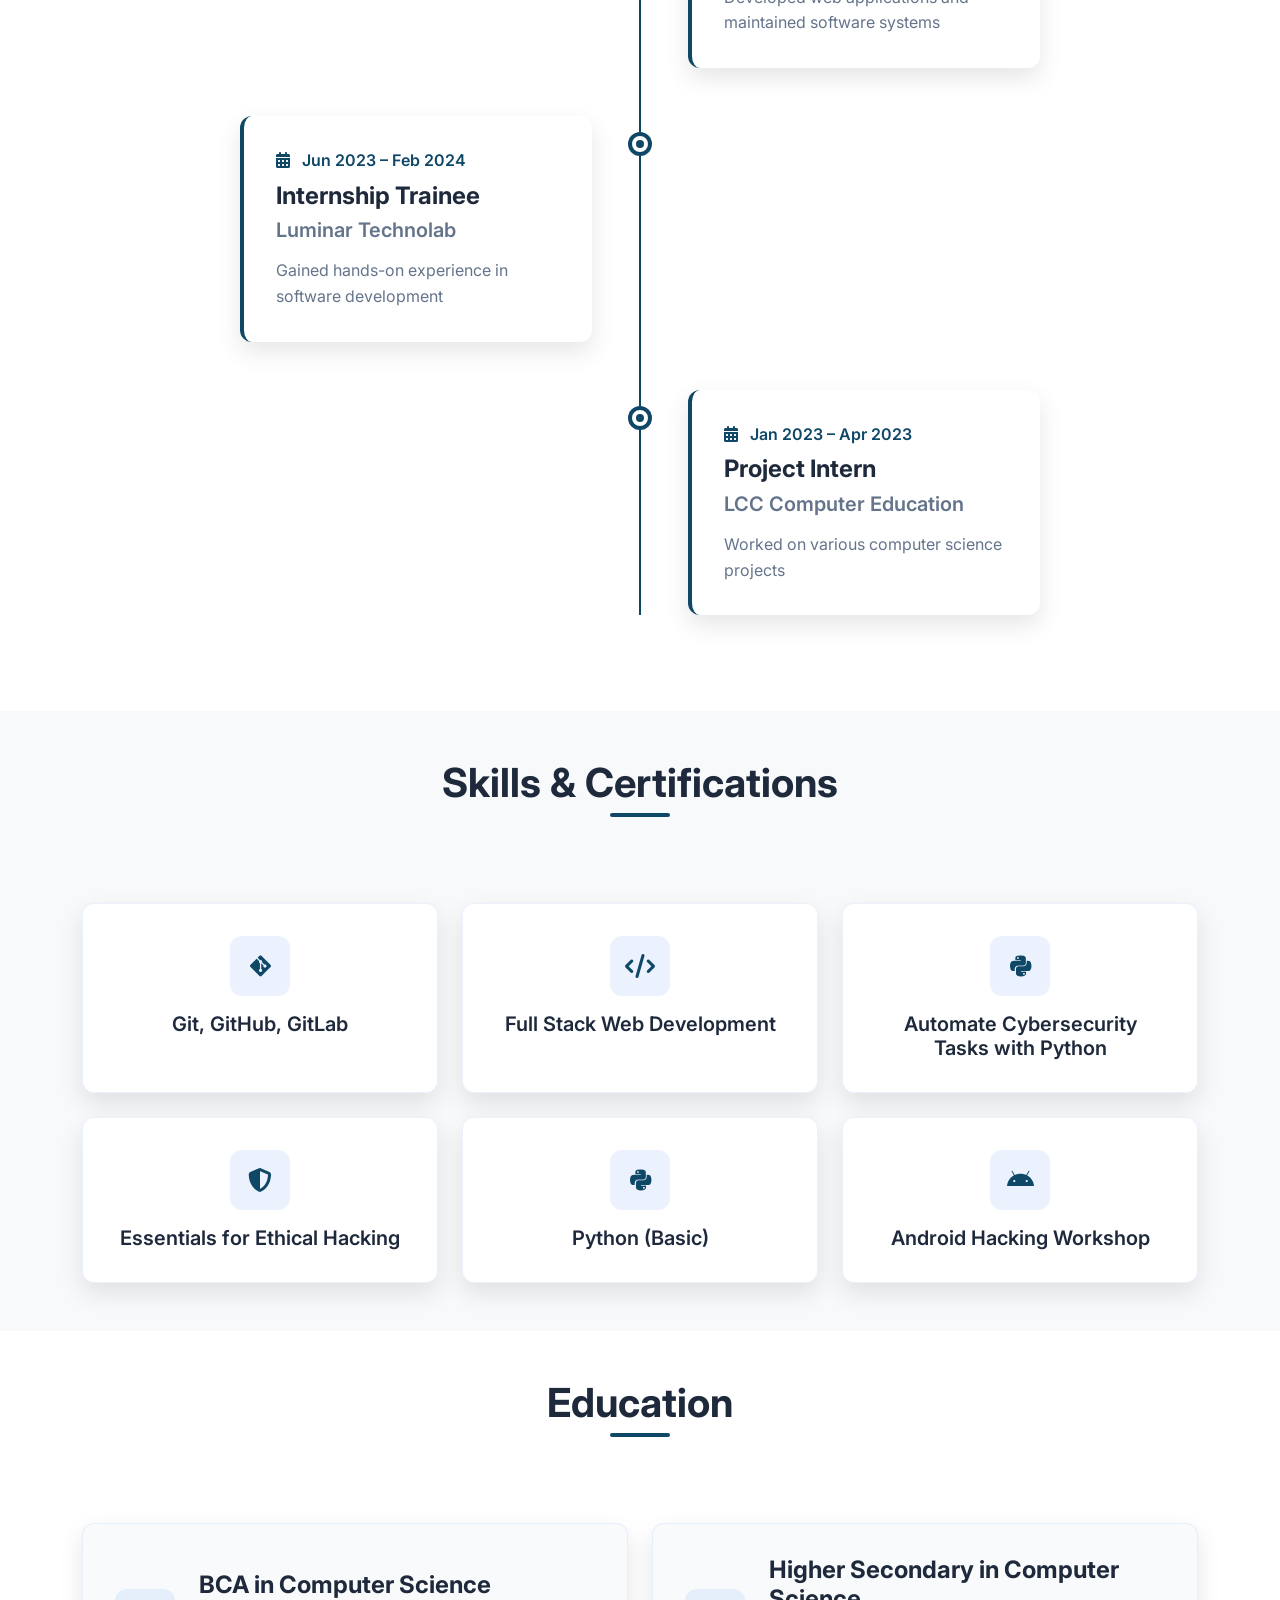
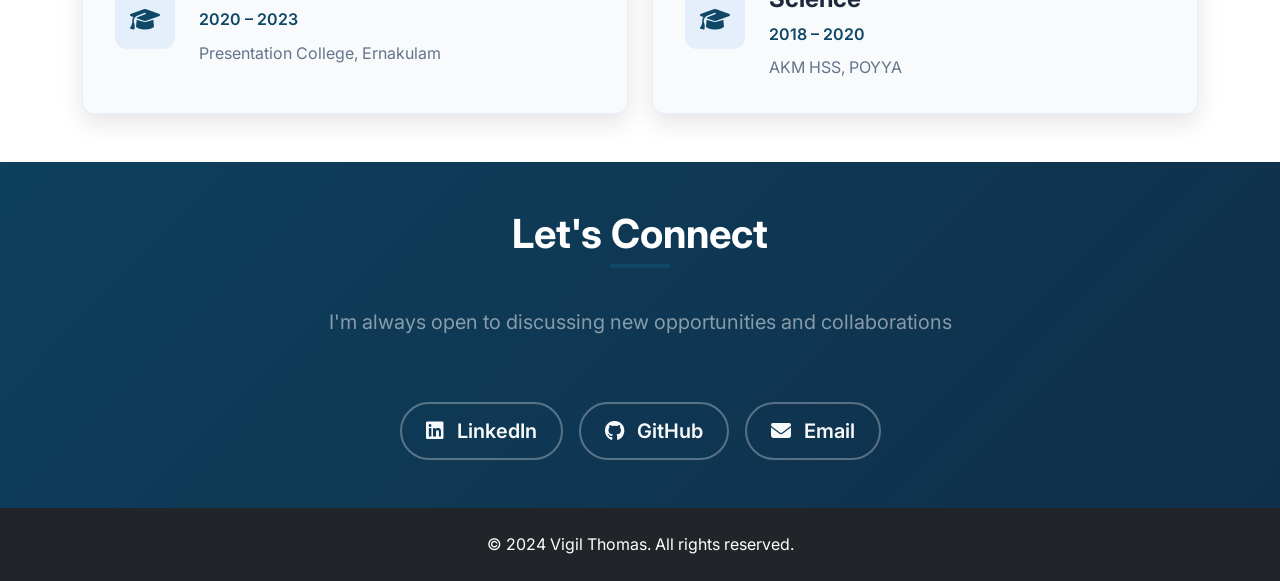
==== commit b63d5726: "Added footer" ====
--- a/index.html
+++ b/index.html
@@ -278,29 +278,9 @@
     <!-- Footer -->
     <footer class="bg-dark text-white py-4">
         <div class="container">
-            <div class="row align-items-center">
-                <div class="col-md-6 text-center text-md-start mb-3 mb-md-0">
-                    <h5 class="mb-1">Vigil Thomas</h5>
-                    <p class="text-muted mb-0">Project Team Lead & Software Developer</p>
-                </div>
-                <div class="col-md-6 text-center text-md-end">
-                    <div class="social-links">
-                        <a href="https://linkedin.com/in/vigilthomas" target="_blank" class="text-muted me-3">
-                            <i class="fab fa-linkedin fa-lg"></i>
-                        </a>
-                        <a href="https://github.com" target="_blank" class="text-muted me-3">
-                            <i class="fab fa-github fa-lg"></i>
-                        </a>
-                        <a href="mailto:vigilthomas17@outlook.com" class="text-muted">
-                            <i class="fas fa-envelope fa-lg"></i>
-                        </a>
-                    </div>
-                </div>
-            </div>
-            <hr class="my-3">
             <div class="row">
                 <div class="col-12 text-center">
-                    <p class="text-muted mb-0">&copy; 2024 Vigil Thomas. All rights reserved.</p>
+                    <p class="mb-0">&copy; 2024 Vigil Thomas. All rights reserved.</p>
                 </div>
             </div>
         </div>
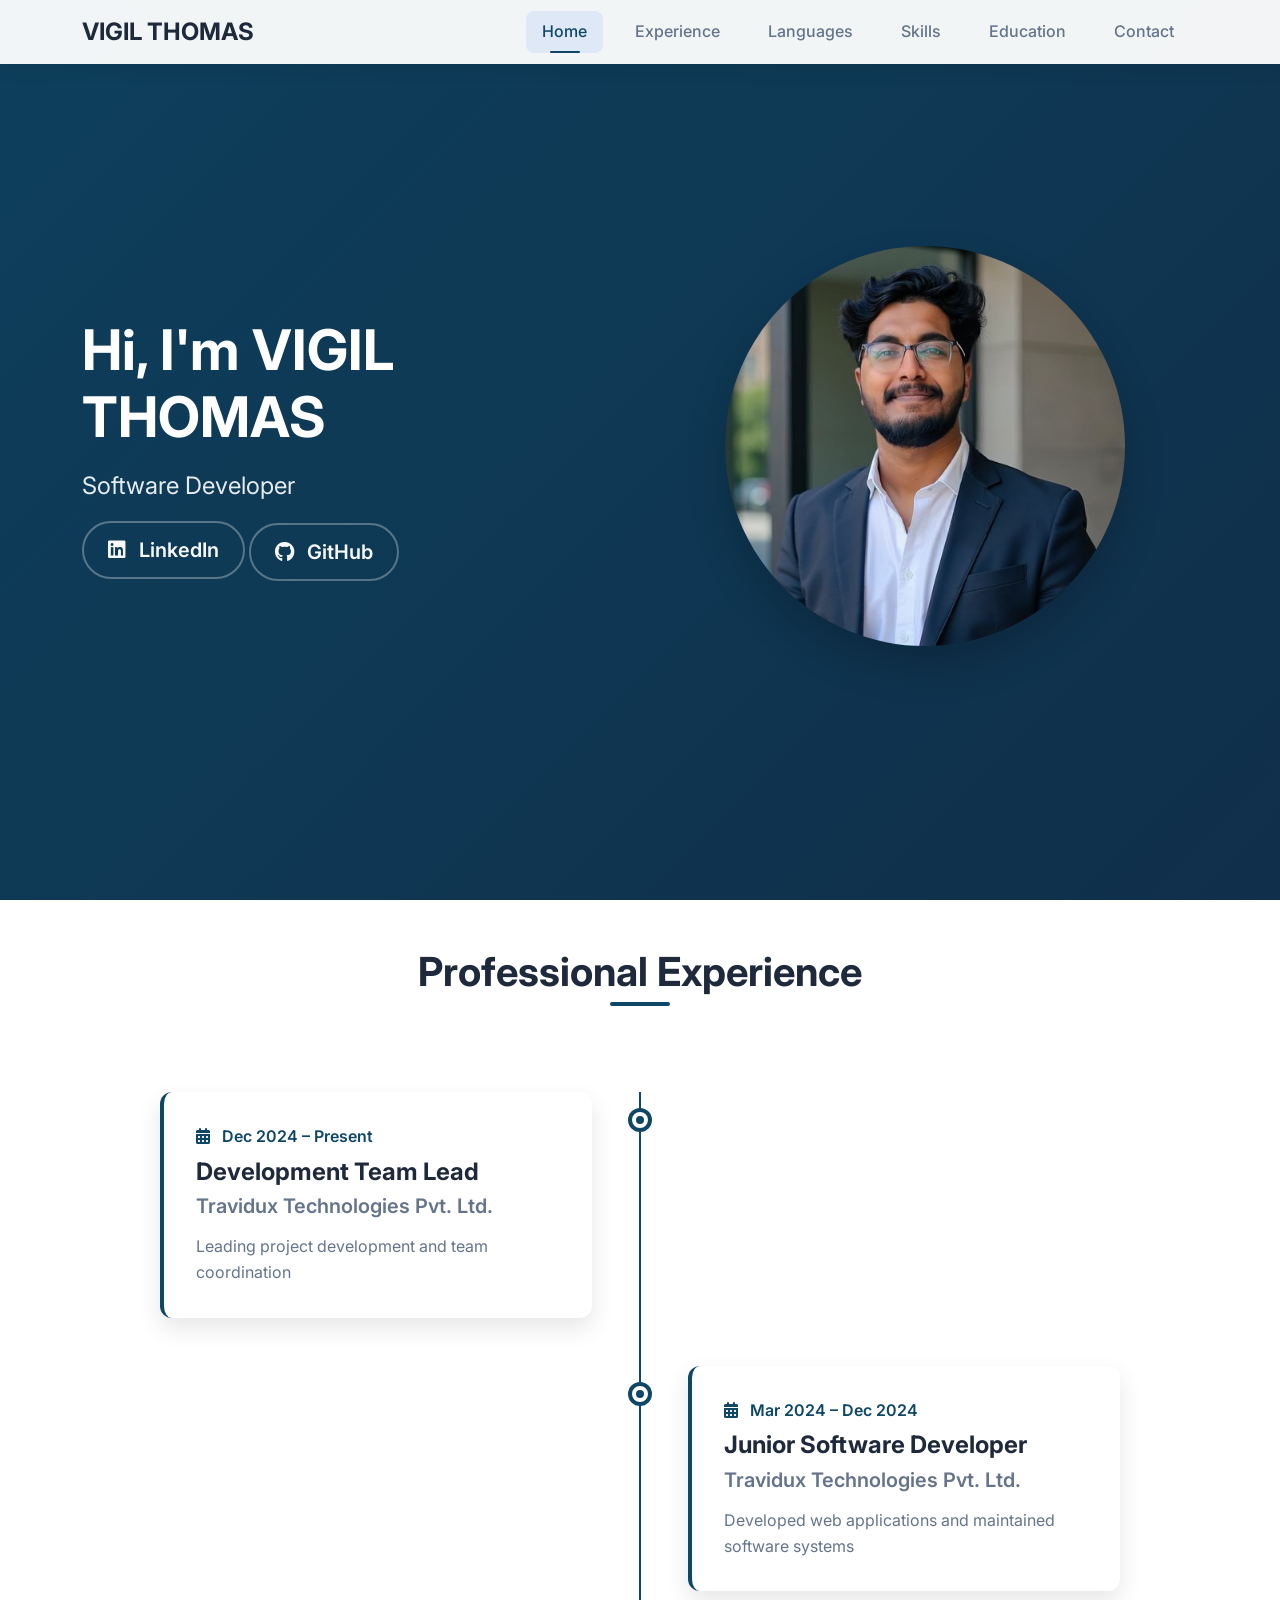
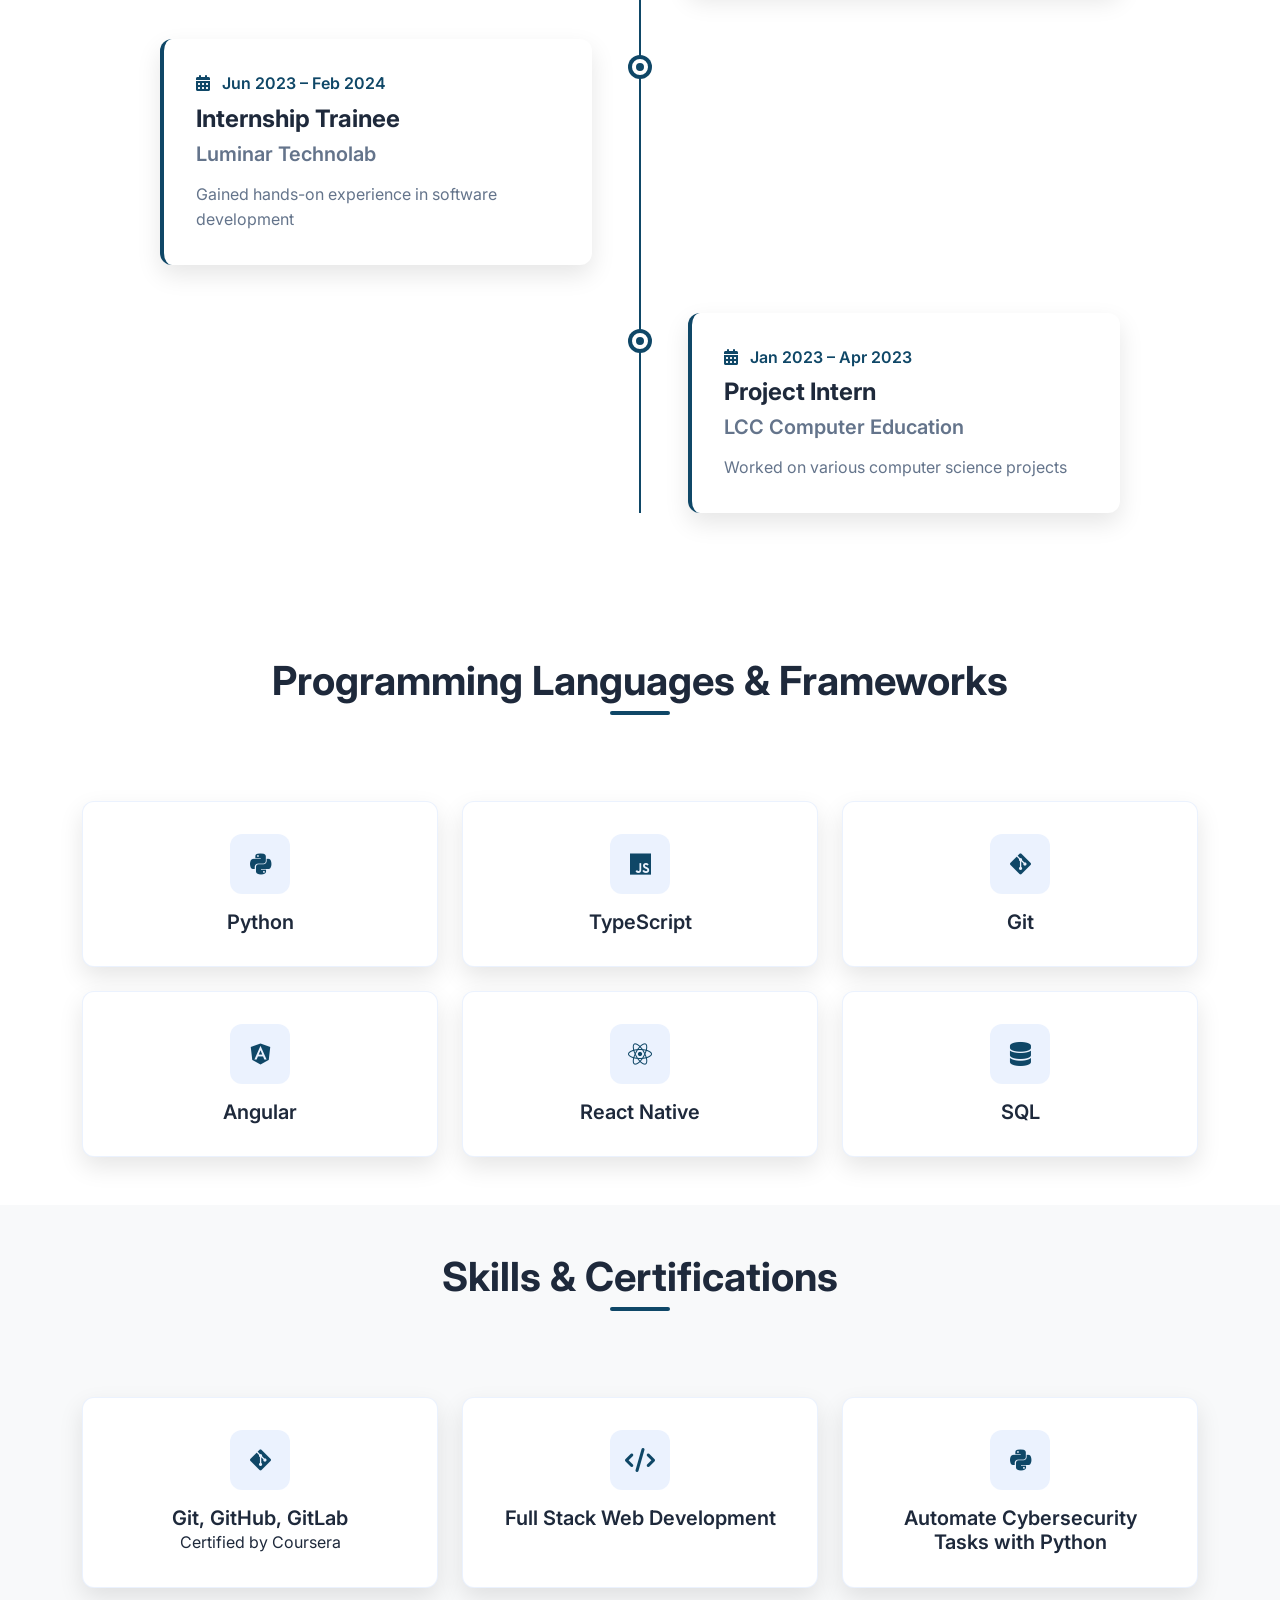
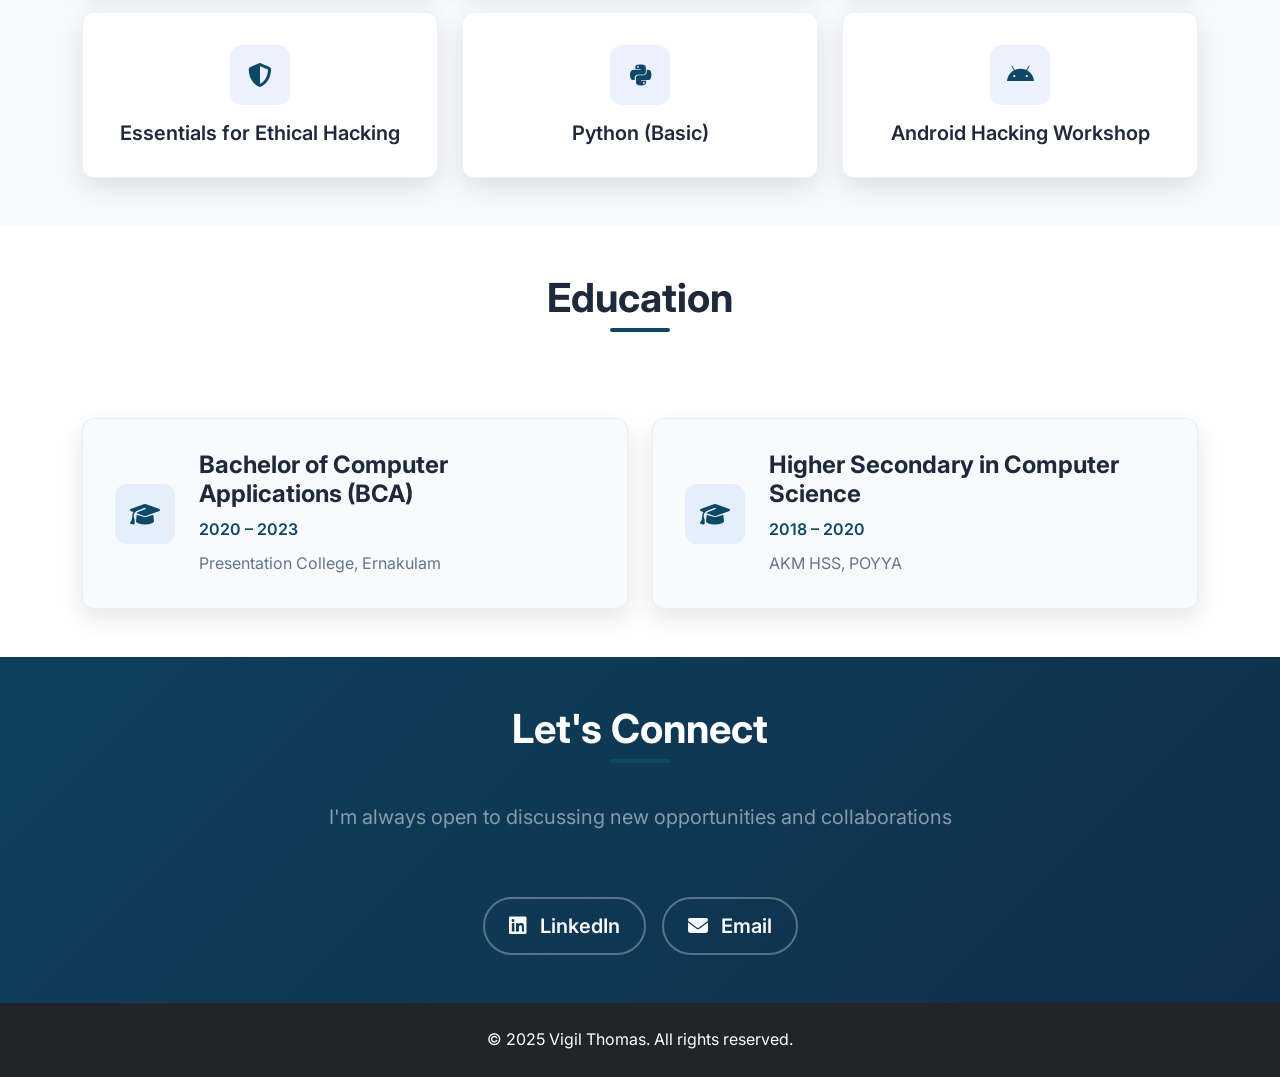
==== commit 14bcb013: "Added changes to the design" ====
--- a/index.html
+++ b/index.html
@@ -38,6 +38,9 @@
                         <a class="nav-link" href="#experience">Experience</a>
                     </li>
                     <li class="nav-item">
+                        <a class="nav-link" href="#languages">Languages</a>
+                    </li>
+                    <li class="nav-item">
                         <a class="nav-link" href="#skills">Skills</a>
                     </li>
                     <li class="nav-item">
@@ -60,13 +63,14 @@
                         <h1 class="hero-title mb-3">
                             Hi, I'm <span class="fw-bold">VIGIL THOMAS</span>
                         </h1>
-                        <p class="hero-subtitle mb-3">Development Team Lead | Software Developer</p>
-                        <div class="location mb-4">
-                            <i class="fas fa-map-marker-alt me-2"></i>
-                            Kerala, India
-                        </div>
-                        <a href="#contact" class="btn btn-primary btn-lg custom-btn">
-                            Get In Touch
+                        <p class="hero-subtitle mb-3">Software Developer</p>
+                        <a href="https://linkedin.com/in/vigilthomas" target="_blank" class="btn btn-outline-light btn-lg social-btn mb-1">
+                            <i class="fab fa-linkedin me-2"></i>
+                            LinkedIn
+                        </a>
+                        <a href="https://github.com" target="_blank" class="btn btn-outline-light btn-lg social-btn">
+                            <i class="fab fa-github me-2"></i>
+                            GitHub
                         </a>
                     </div>
                 </div>
@@ -147,6 +151,72 @@
         </div>
     </section>
 
+    <!-- Programming Languages Known Section -->
+<!-- Programming Languages & Frameworks Section -->
+<!-- Programming Languages & Frameworks Section -->
+<section id="languages" class="py-5 bg-white">
+    <div class="container">
+        <div class="row">
+            <div class="col-12 text-center mb-5">
+                <h2 class="section-title">Programming Languages & Frameworks</h2>
+            </div>
+        </div>
+        <div class="row g-4">
+            <div class="col-xs-3 col-sm-3 col-md-6 col-lg-4">
+                <div class="skill-card h-100">
+                    <div class="skill-icon">
+                        <i class="fab fa-python"></i>
+                    </div>
+                    <h5>Python</h5>
+                </div>
+            </div>
+            <div class="col-xs-3 col-sm-3 col-md-6 col-lg-4">
+                <div class="skill-card h-100">
+                    <div class="skill-icon">
+                        <i class="fab fa-js"></i>
+                    </div>
+                    <h5>TypeScript</h5>
+                </div>
+            </div>
+            <div class="col-xs-3 col-sm-3 col-md-6 col-lg-4">
+                <div class="skill-card h-100">
+                    <div class="skill-icon">
+                        <i class="fab fa-git-alt"></i>
+                    </div>
+                    <h5>Git</h5>
+                </div>
+            </div>
+            <div class="col-xs-3 col-sm-3 col-md-6 col-lg-4">
+                <div class="skill-card h-100">
+                    <div class="skill-icon">
+                        <i class="fab fa-angular"></i>
+                    </div>
+                    <h5>Angular</h5>
+                </div>
+            </div>
+            <div class="col-xs-3 col-sm-3 col-md-6 col-lg-4">
+                <div class="skill-card h-100">
+                    <div class="skill-icon">
+                        <i class="fab fa-react"></i>
+                    </div>
+                    <h5>React Native</h5>
+                </div>
+            </div>
+            <div class="col-xs-3 col-sm-3 col-md-6 col-lg-4">
+                <div class="skill-card h-100">
+                    <div class="skill-icon">
+                        <i class="fas fa-database"></i>
+                    </div>
+                    <h5>SQL</h5>
+                </div>
+            </div>
+        </div>
+    </div>
+</section>
+
+
+
+
     <!-- Skills Section -->
     <section id="skills" class="py-5 bg-light">
         <div class="container">
@@ -157,11 +227,14 @@
             </div>
             <div class="row g-4">
                 <div class="col-md-6 col-lg-4">
-                    <div class="skill-card h-100">
+                    <div class="skill-card h-100 skill-hover">
                         <div class="skill-icon">
                             <i class="fab fa-git-alt"></i>
                         </div>
                         <h5>Git, GitHub, GitLab</h5>
+                        <!-- <a target="_blank" href="https://coursera.org/share/7e0548d9e7a9360de3916e3b47ae136e"> -->
+                            <div class="hover-overlay">Certified by Coursera</div>
+                        <!-- </a> -->
                     </div>
                 </div>
                 <div class="col-md-6 col-lg-4">
@@ -223,7 +296,7 @@
                             <i class="fas fa-graduation-cap"></i>
                         </div>
                         <div class="education-content">
-                            <h4>BCA in Computer Science</h4>
+                            <h4>Bachelor of Computer Applications (BCA)</h4>
                             <p class="education-period">2020 – 2023</p>
                             <p class="education-institution">Presentation College, Ernakulam</p>
                         </div>
@@ -261,10 +334,6 @@
                             <i class="fab fa-linkedin me-2"></i>
                             LinkedIn
                         </a>
-                        <a href="https://github.com" target="_blank" class="btn btn-outline-light btn-lg social-btn">
-                            <i class="fab fa-github me-2"></i>
-                            GitHub
-                        </a>
                         <a href="mailto:vigilthomas17@outlook.com" class="btn btn-outline-light btn-lg social-btn">
                             <i class="fas fa-envelope me-2"></i>
                             Email
@@ -280,7 +349,7 @@
         <div class="container">
             <div class="row">
                 <div class="col-12 text-center">
-                    <p class="mb-0">&copy; 2024 Vigil Thomas. All rights reserved.</p>
+                    <p class="mb-0">&copy; 2025 Vigil Thomas. All rights reserved.</p>
                 </div>
             </div>
         </div>
--- a/styles.css
+++ b/styles.css
@@ -25,9 +25,9 @@
 }
 
 /* Custom Scrollbar */
-::-webkit-scrollbar {
+/* ::-webkit-scrollbar {
     width: 8px;
-}
+} */
 
 ::-webkit-scrollbar-track {
     background: #f1f5f9;
@@ -224,11 +224,11 @@
 .timeline-item {
     position: relative;
     margin-bottom: 3rem;
-    width: 50%;
+    width: 60%;
 }
 
 .timeline-item:nth-child(odd) {
-    left: 0;
+    left: -10%;
     padding-right: 3rem;
 }
 
@@ -533,4 +533,33 @@
     .education-card {
         padding: 1.5rem;
     }
-}+}
+
+/* .skill-hover {
+    position: relative;
+    overflow: hidden;
+    cursor: pointer;
+}
+
+.skill-hover .hover-overlay {
+    position: absolute;
+    top: 0;
+    left: 0;
+    width: 100%;
+    height: 100%;
+    background-color: rgba(24, 24, 24, 0.92);
+    color: #fff;
+    display: flex;
+    justify-content: center;
+    align-items: center;
+    text-align: center;
+    padding: 1rem;
+    font-size: 1rem;
+    opacity: 0;
+    transition: opacity 0.3s ease-in-out;
+    z-index: 2;
+}
+
+.skill-hover:hover .hover-overlay {
+    opacity: 1;
+} */
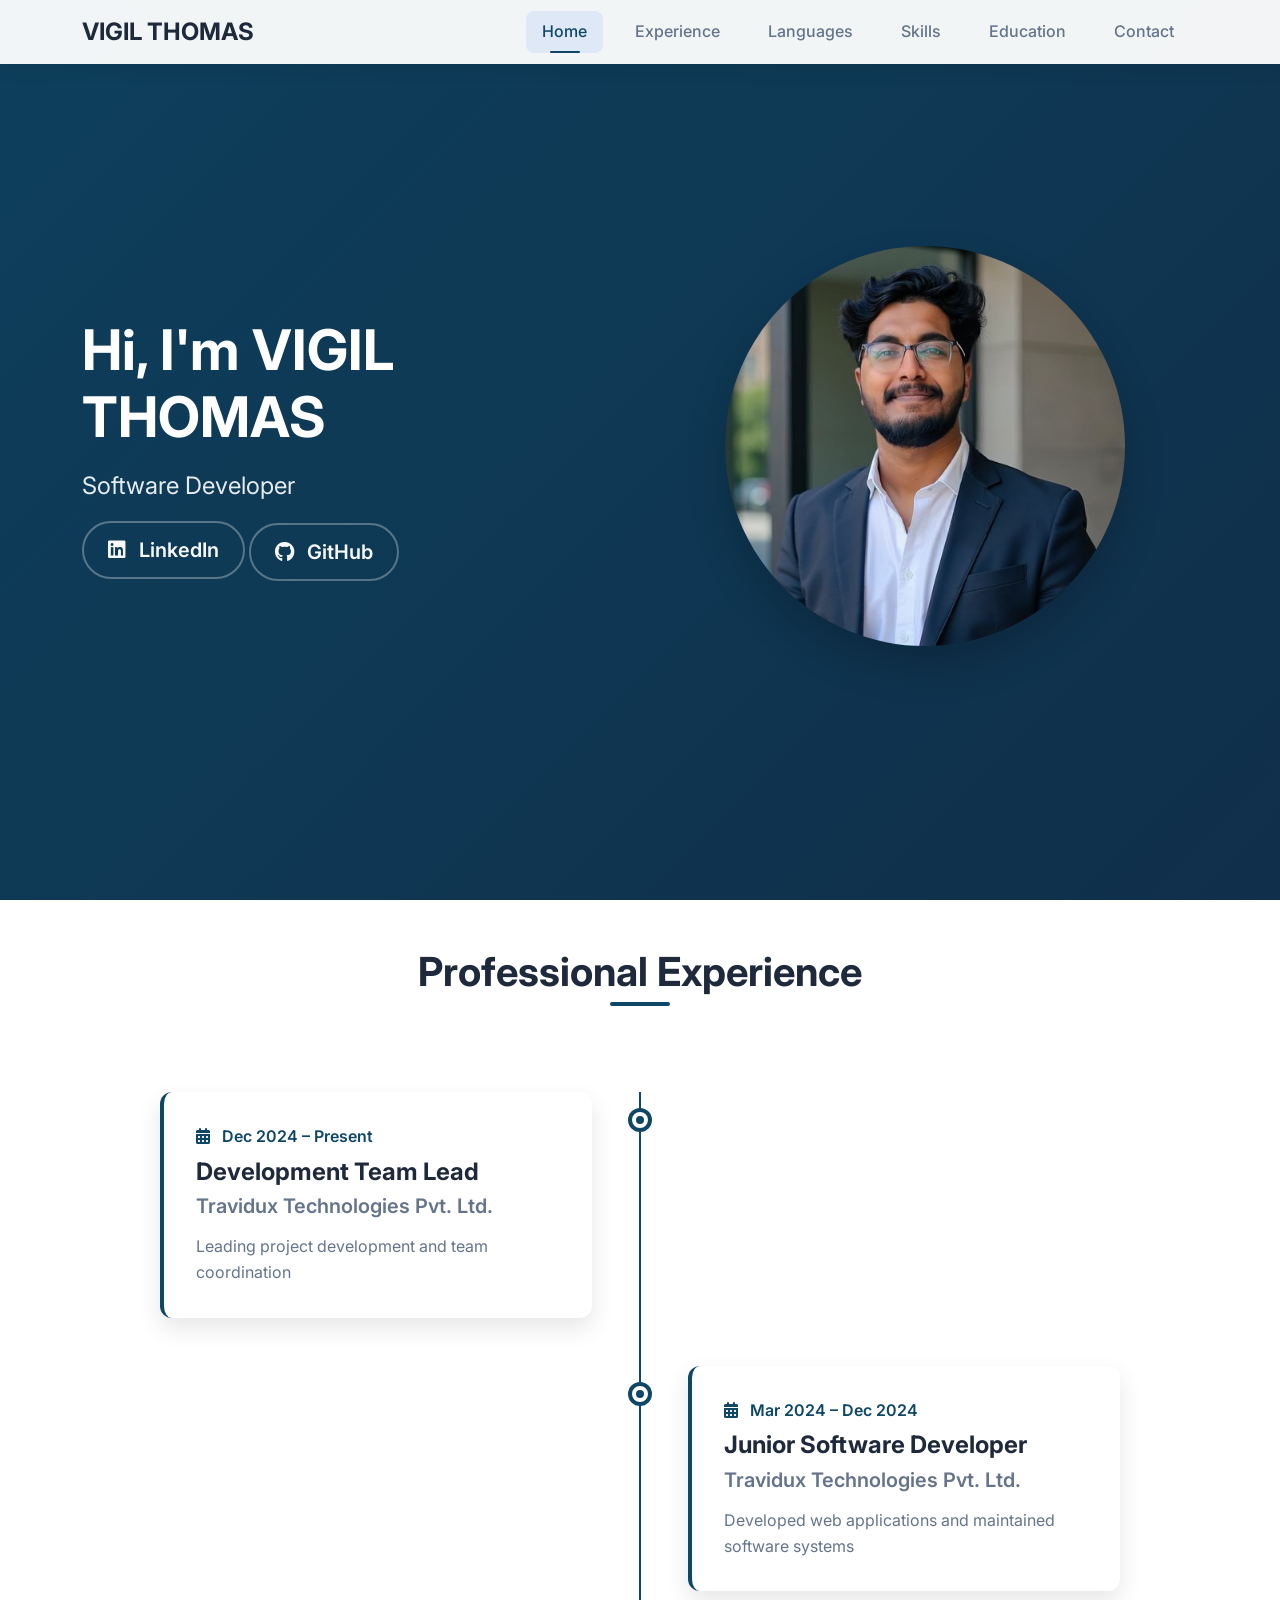
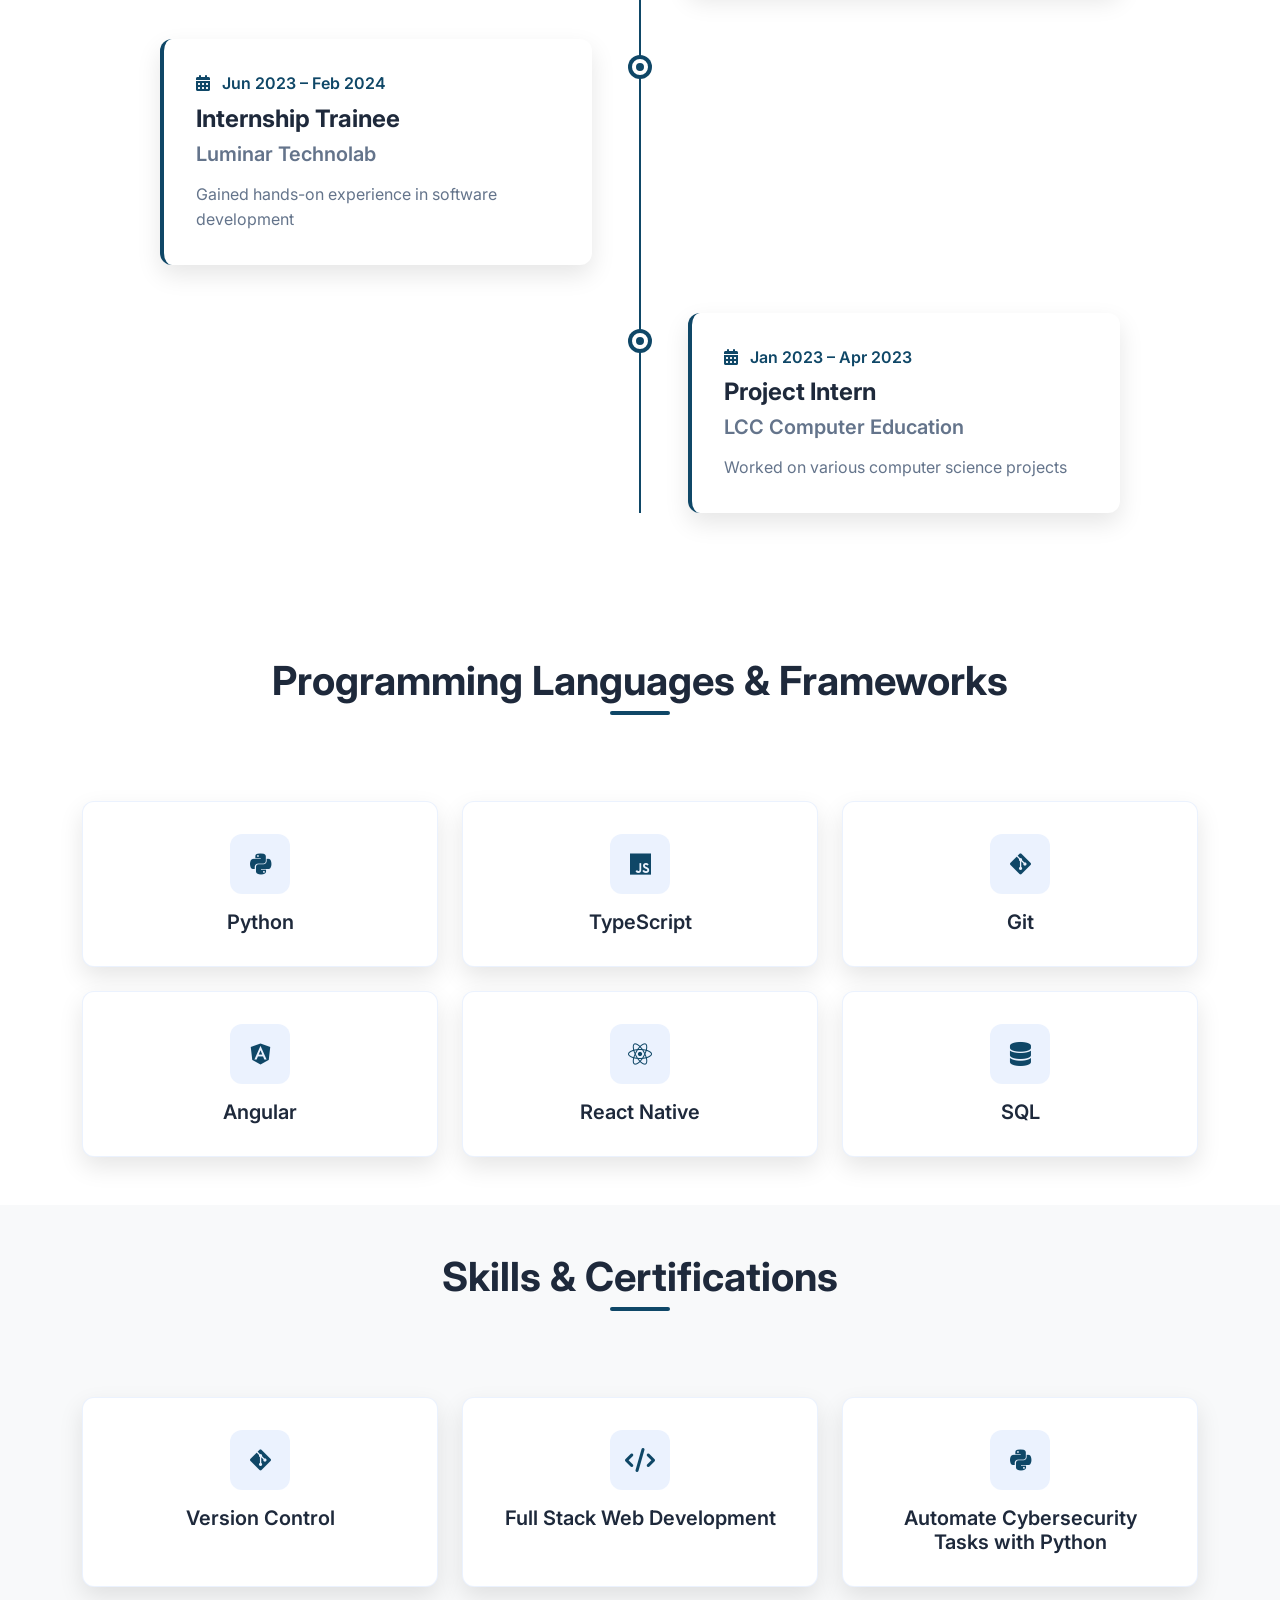
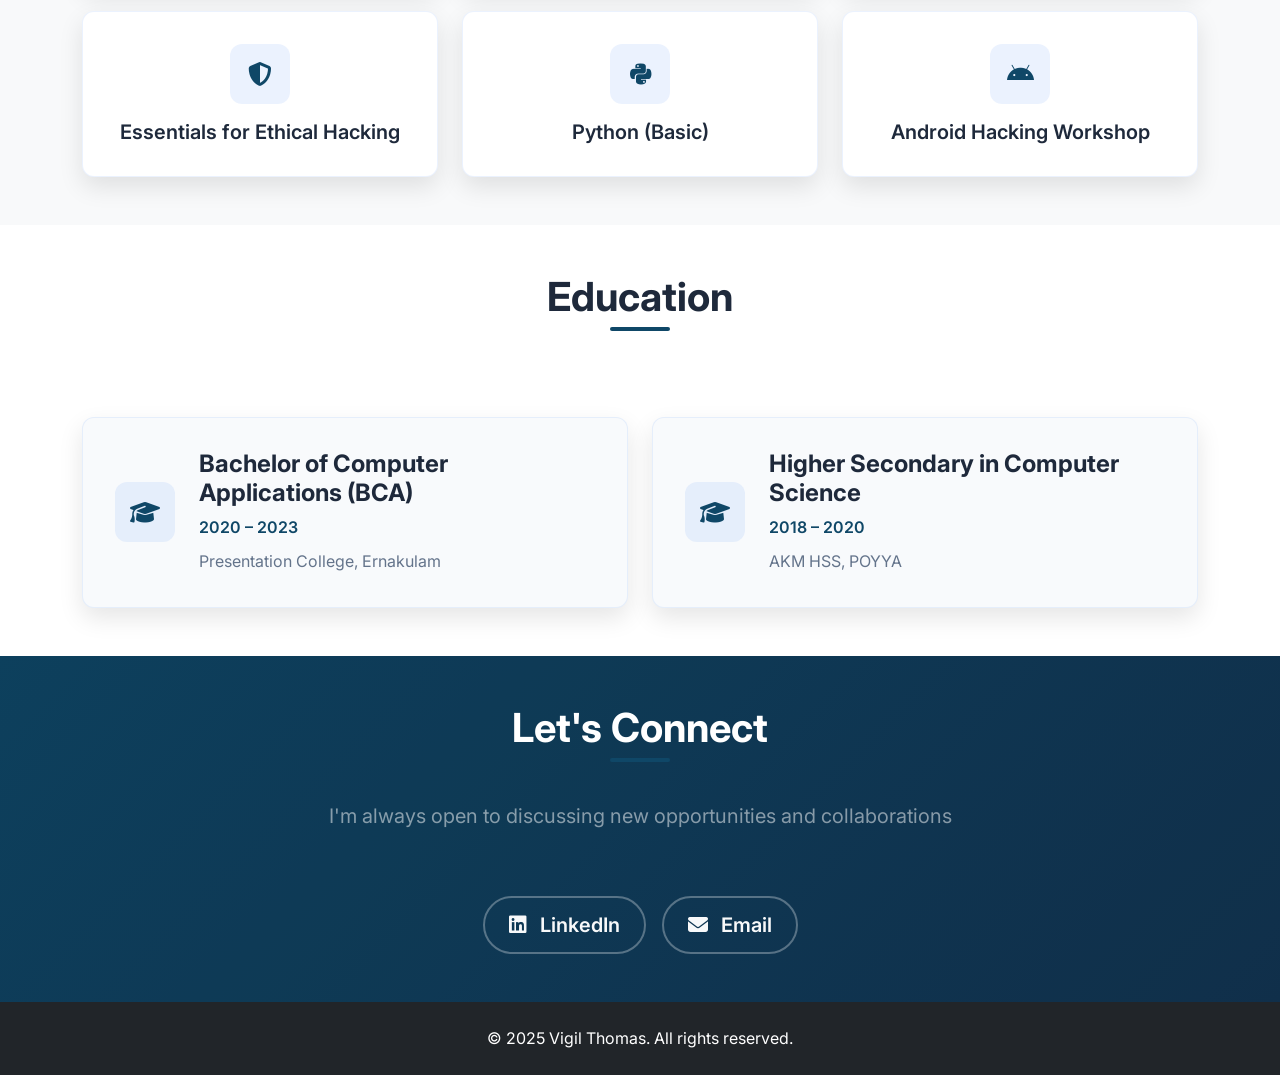
==== commit a44ff864: "Added changes to the design" ====
--- a/index.html
+++ b/index.html
@@ -231,9 +231,9 @@
                         <div class="skill-icon">
                             <i class="fab fa-git-alt"></i>
                         </div>
-                        <h5>Git, GitHub, GitLab</h5>
+                        <h5>Version Control</h5>
                         <!-- <a target="_blank" href="https://coursera.org/share/7e0548d9e7a9360de3916e3b47ae136e"> -->
-                            <div class="hover-overlay">Certified by Coursera</div>
+                            <!-- <div class="hover-overlay">Certified by Coursera</div> -->
                         <!-- </a> -->
                     </div>
                 </div>
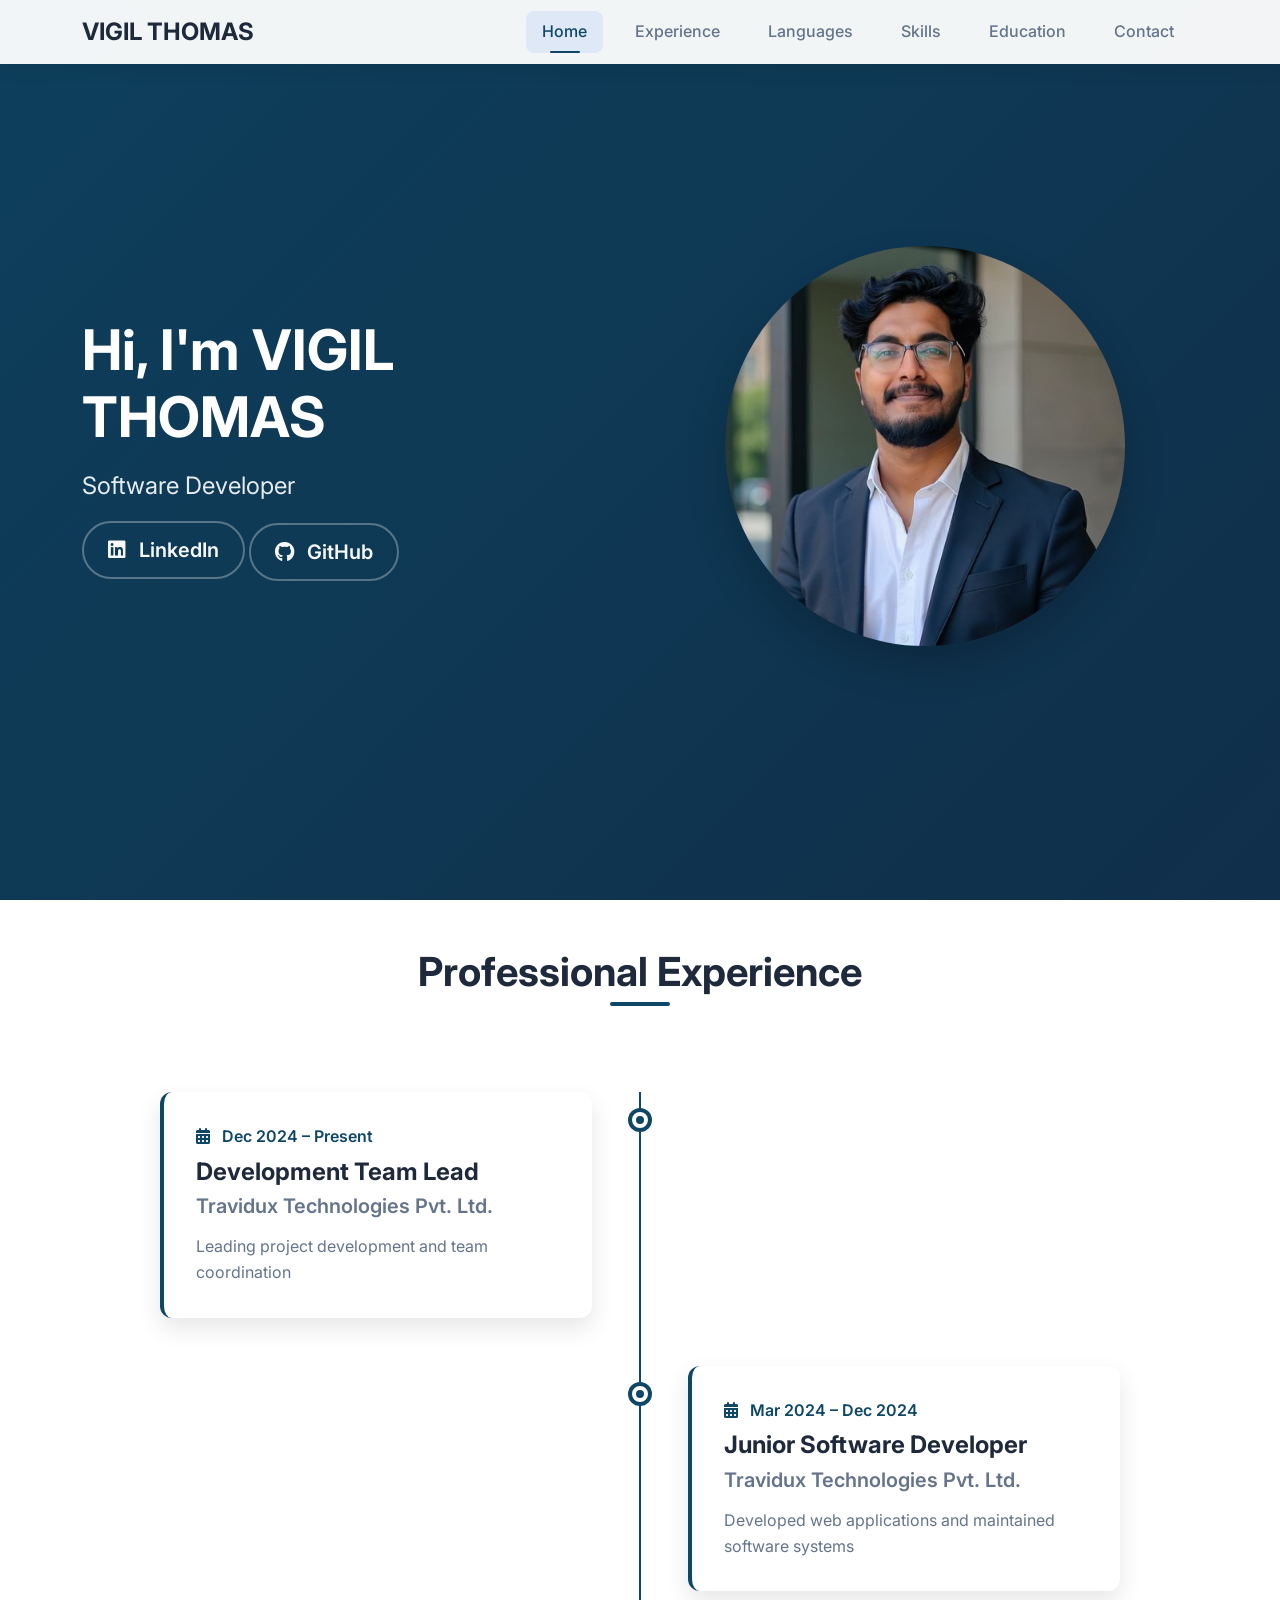
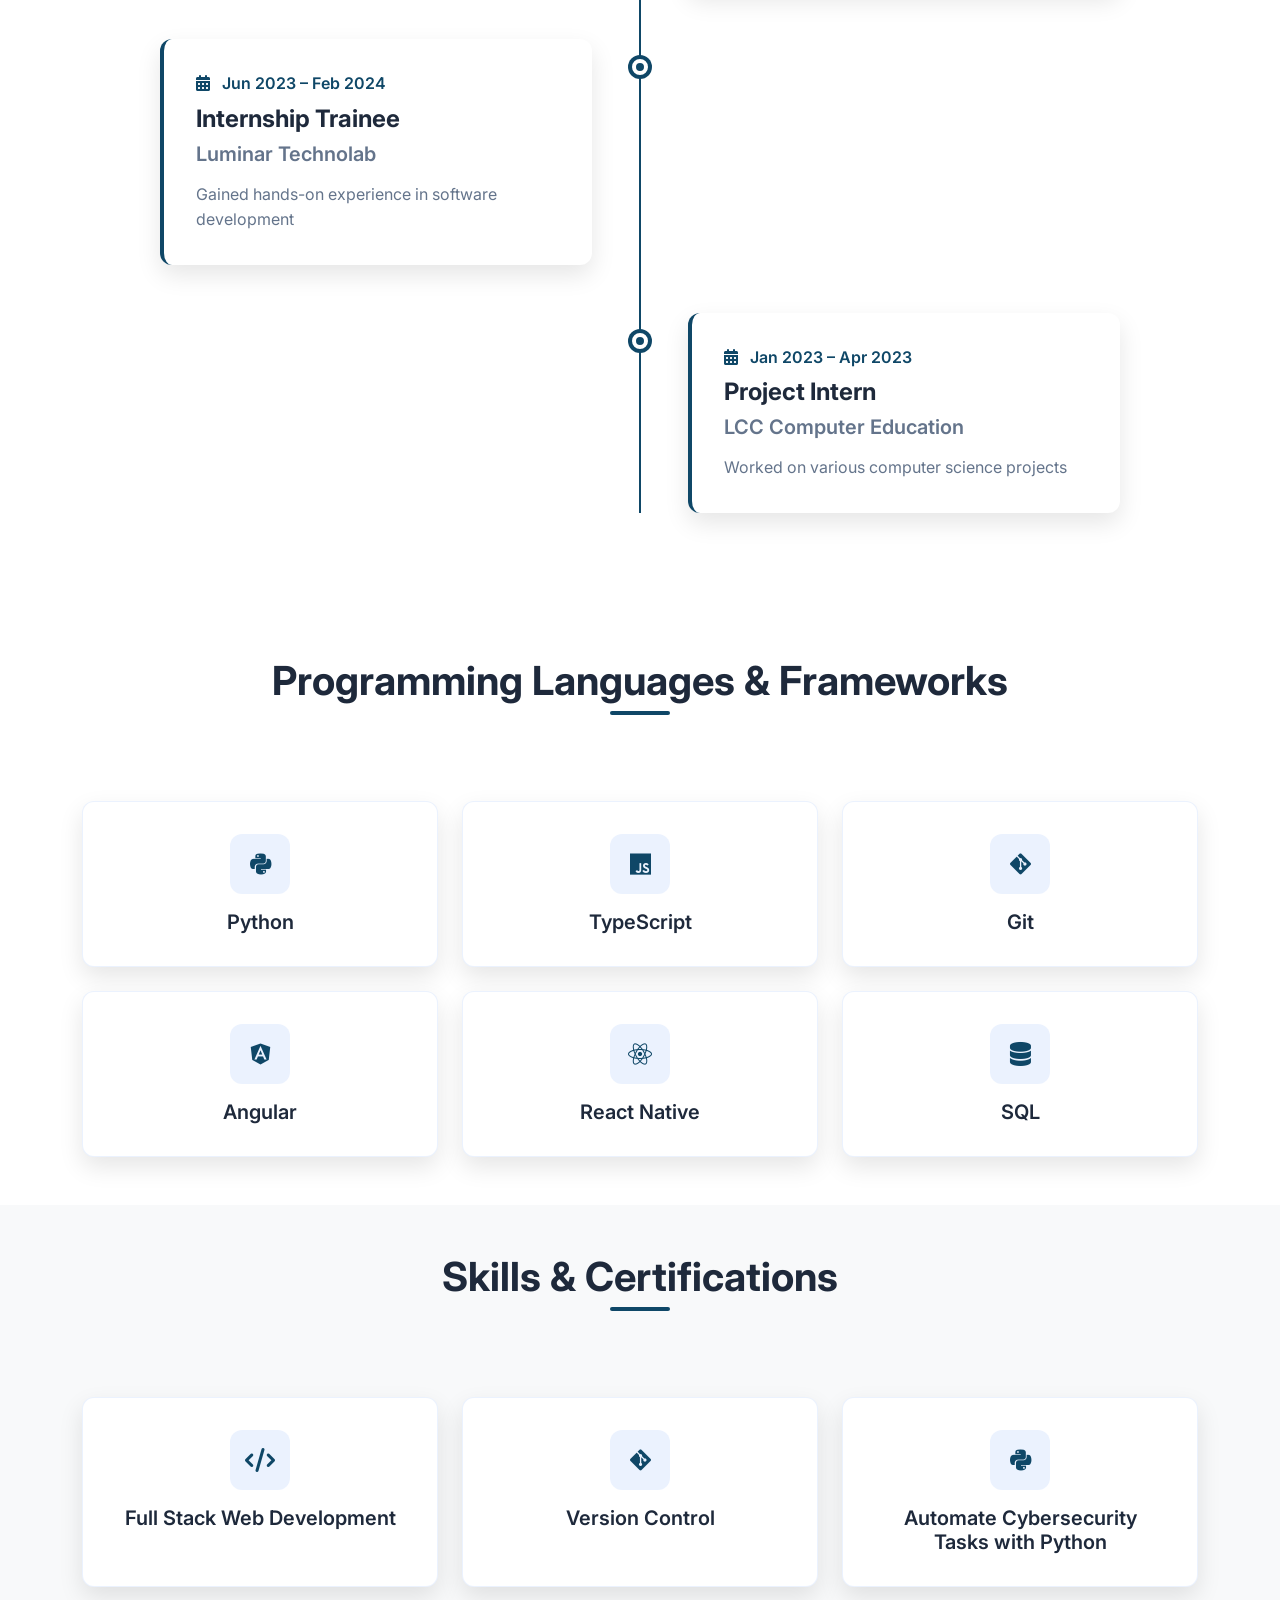
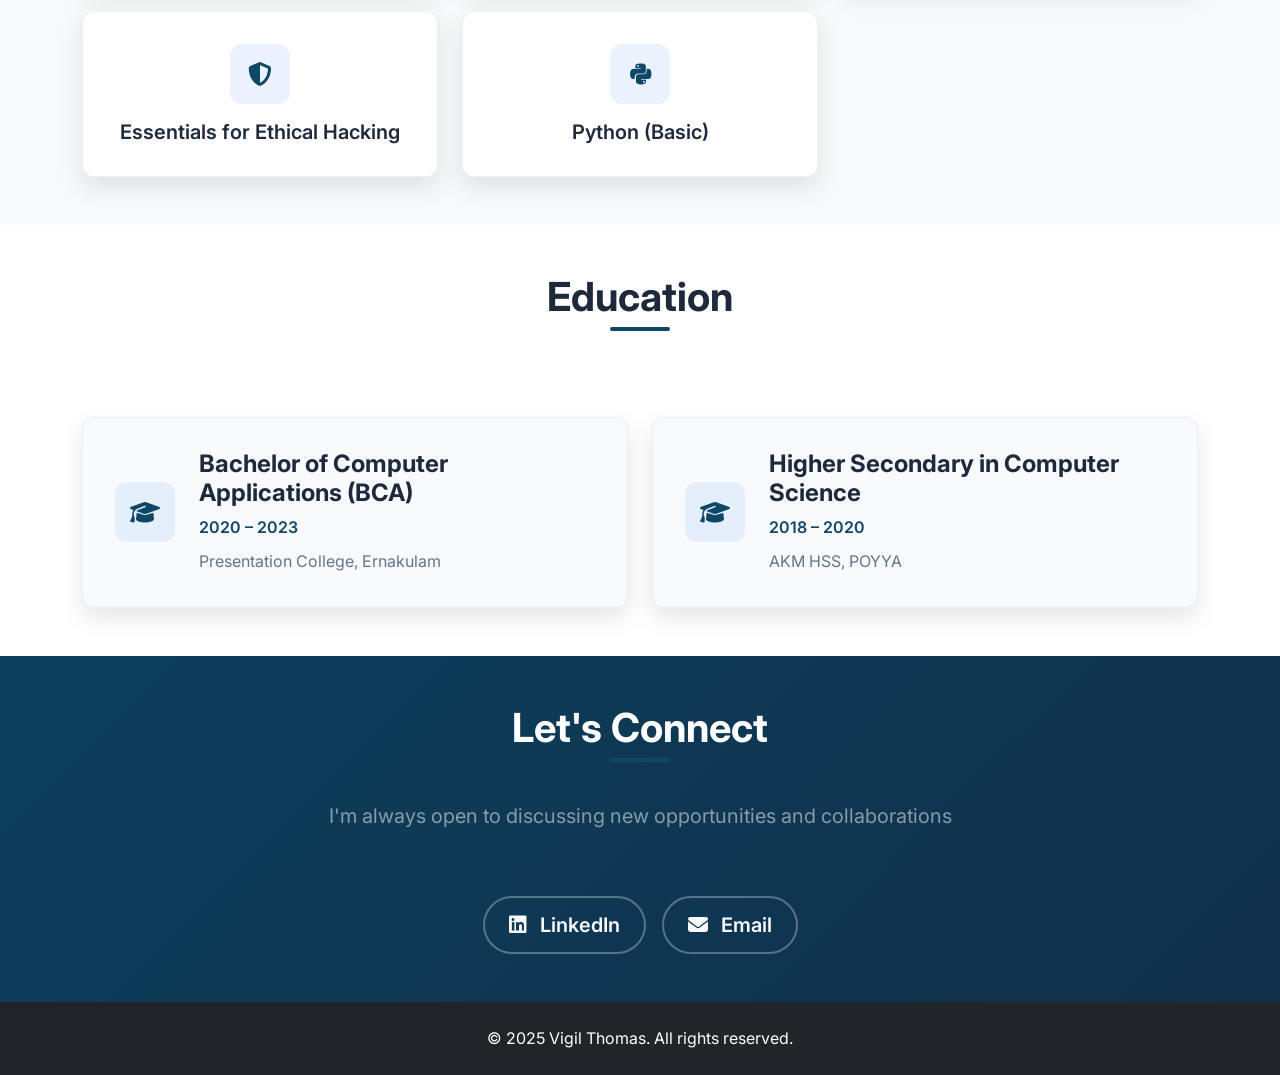
==== commit 4b3d15a2: "Added changes to the design" ====
--- a/index.html
+++ b/index.html
@@ -227,6 +227,14 @@
             </div>
             <div class="row g-4">
                 <div class="col-md-6 col-lg-4">
+                    <div class="skill-card h-100">
+                        <div class="skill-icon">
+                            <i class="fas fa-code"></i>
+                        </div>
+                        <h5>Full Stack Web Development</h5>
+                    </div>
+                </div>
+                <div class="col-md-6 col-lg-4">
                     <div class="skill-card h-100 skill-hover">
                         <div class="skill-icon">
                             <i class="fab fa-git-alt"></i>
@@ -240,14 +248,6 @@
                 <div class="col-md-6 col-lg-4">
                     <div class="skill-card h-100">
                         <div class="skill-icon">
-                            <i class="fas fa-code"></i>
-                        </div>
-                        <h5>Full Stack Web Development</h5>
-                    </div>
-                </div>
-                <div class="col-md-6 col-lg-4">
-                    <div class="skill-card h-100">
-                        <div class="skill-icon">
                             <i class="fab fa-python"></i>
                         </div>
                         <h5>Automate Cybersecurity Tasks with Python</h5>
@@ -269,14 +269,14 @@
                         <h5>Python (Basic)</h5>
                     </div>
                 </div>
-                <div class="col-md-6 col-lg-4">
+                <!-- <div class="col-md-6 col-lg-4">
                     <div class="skill-card h-100">
                         <div class="skill-icon">
                             <i class="fab fa-android"></i>
                         </div>
                         <h5>Android Hacking Workshop</h5>
                     </div>
-                </div>
+                </div> -->
             </div>
         </div>
     </section>
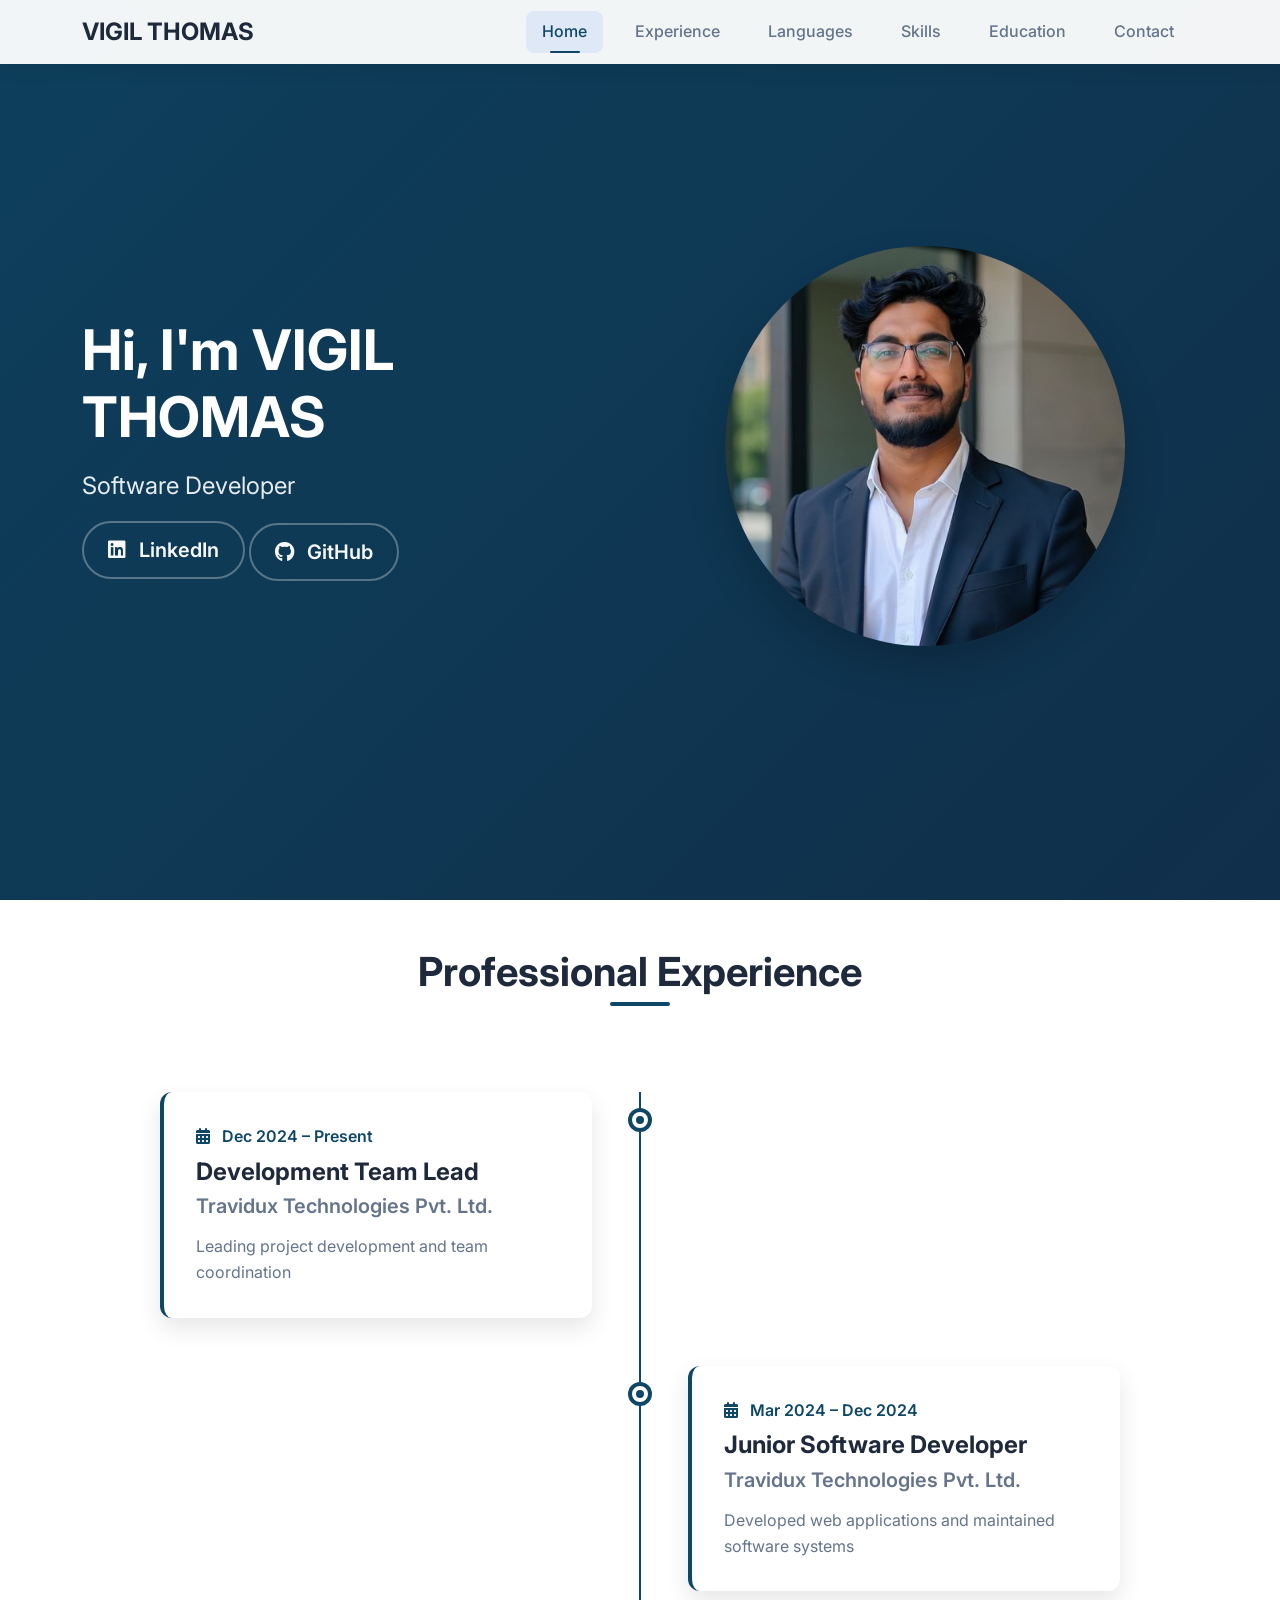
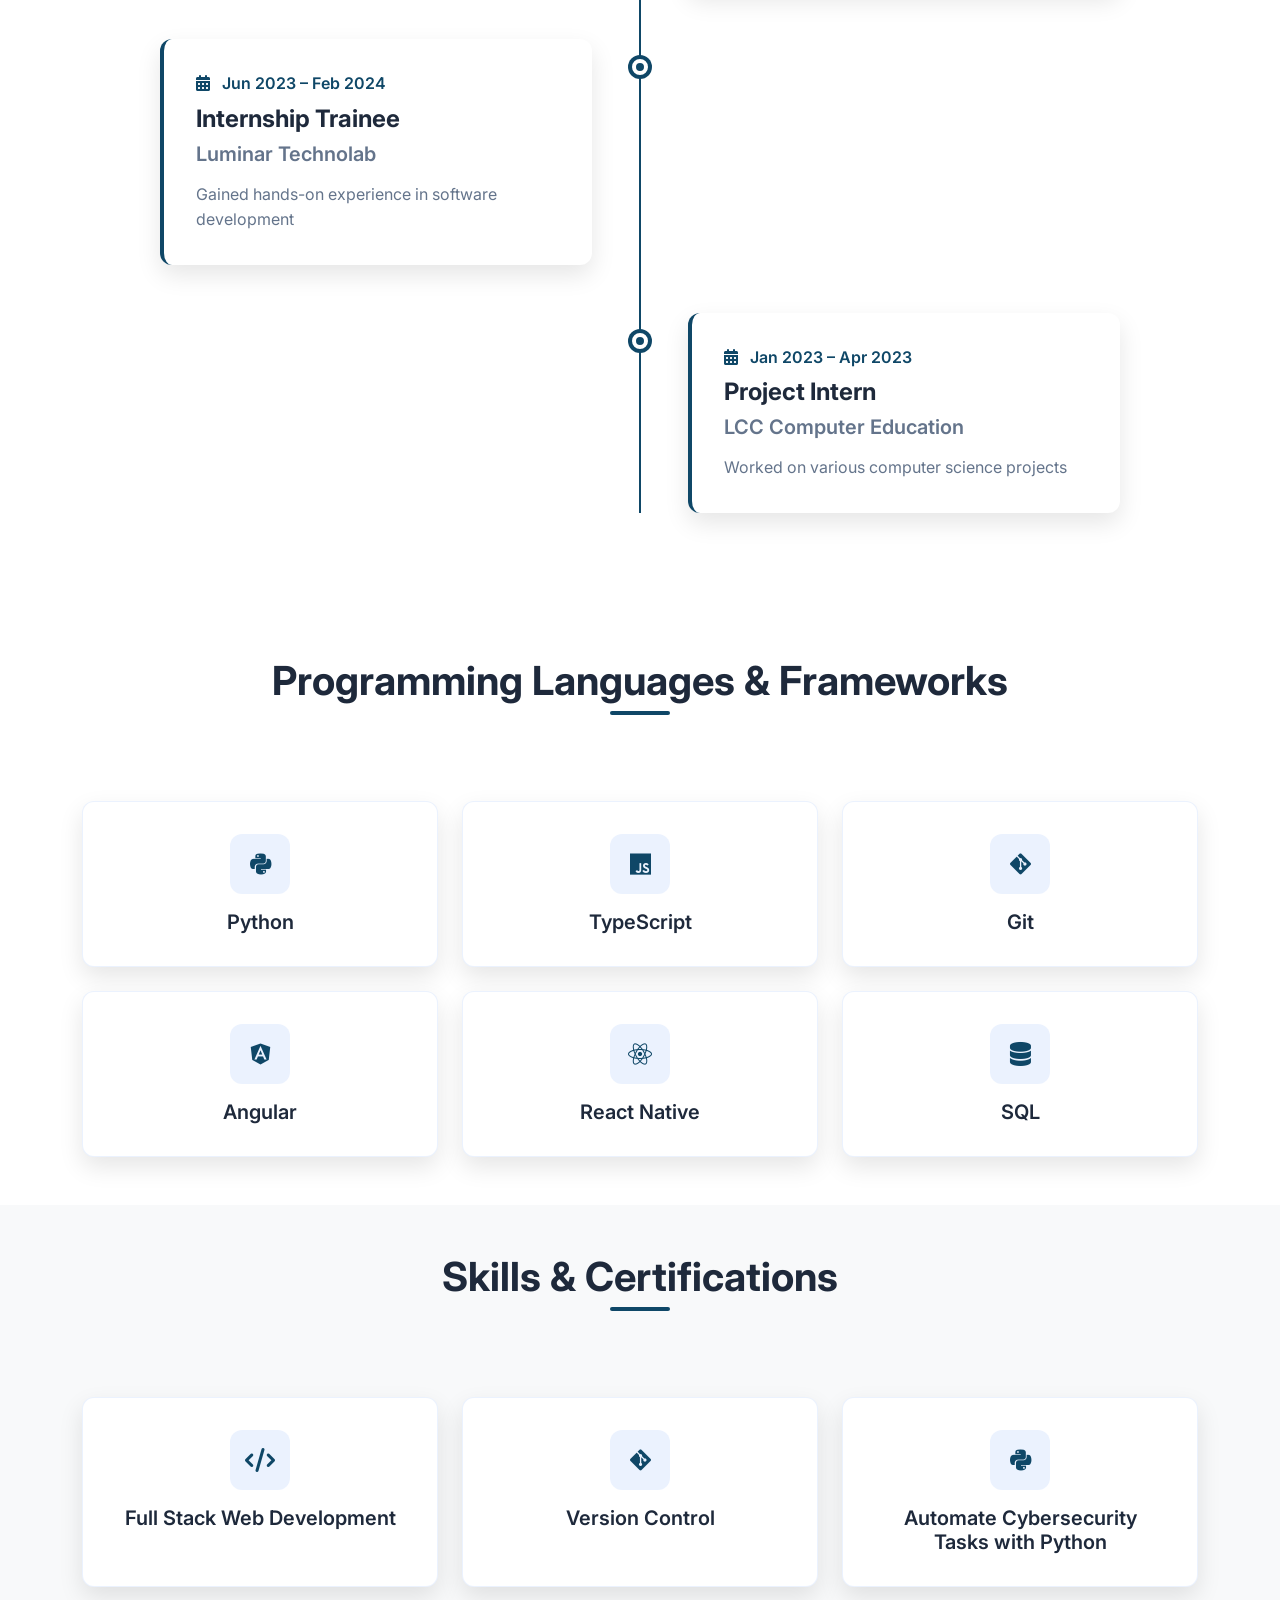
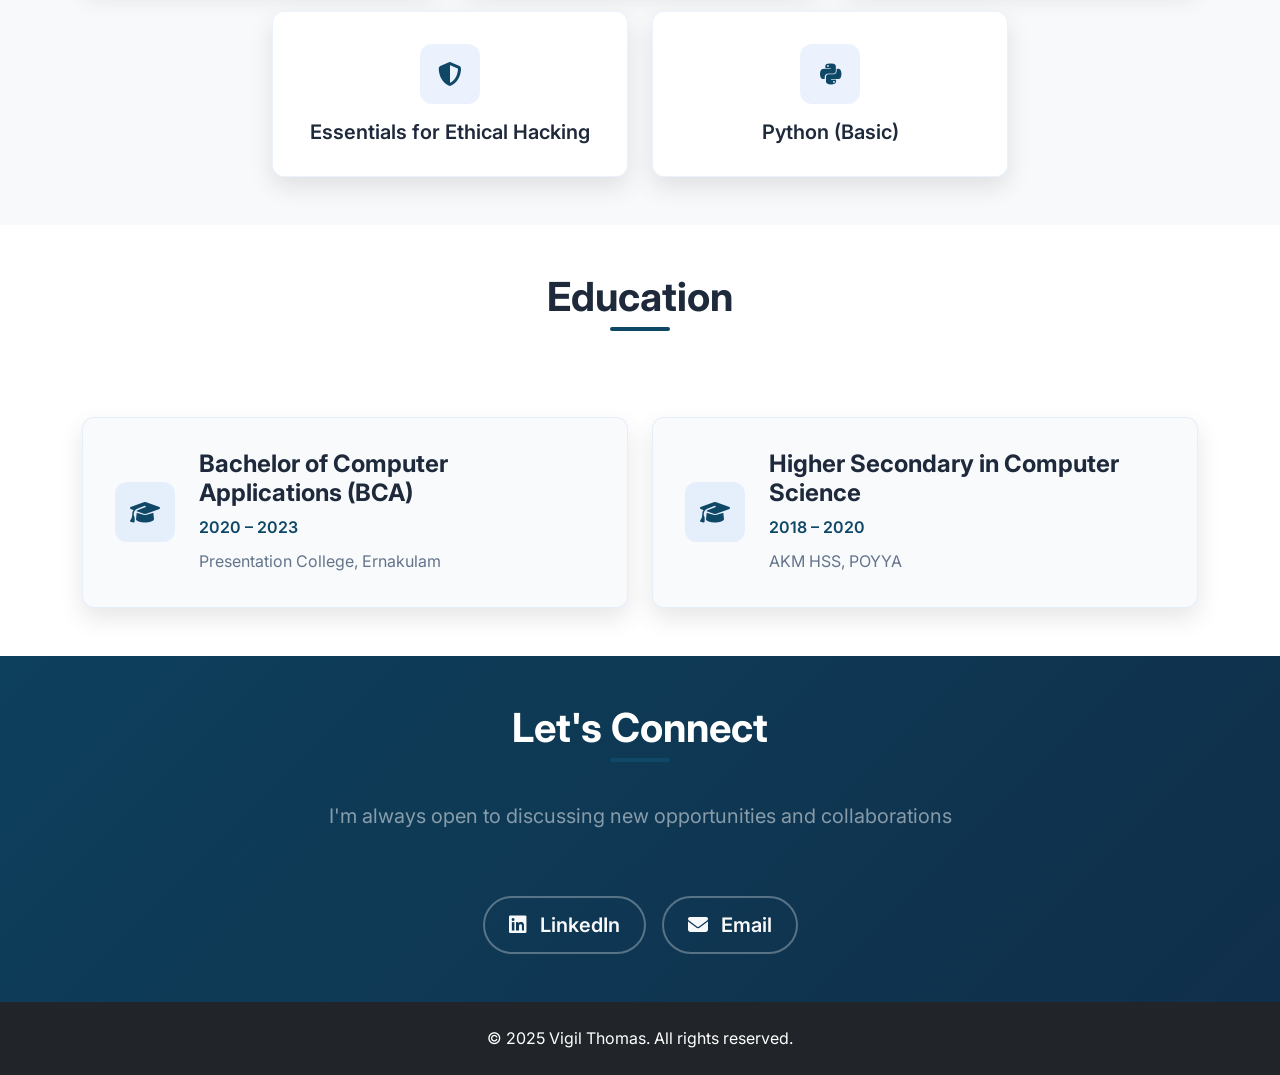
==== commit a66fb7a2: "Added changes to the design" ====
--- a/index.html
+++ b/index.html
@@ -225,7 +225,7 @@
                     <h2 class="section-title">Skills & Certifications</h2>
                 </div>
             </div>
-            <div class="row g-4">
+            <div class="row g-4 d-flex justify-content-center">
                 <div class="col-md-6 col-lg-4">
                     <div class="skill-card h-100">
                         <div class="skill-icon">
